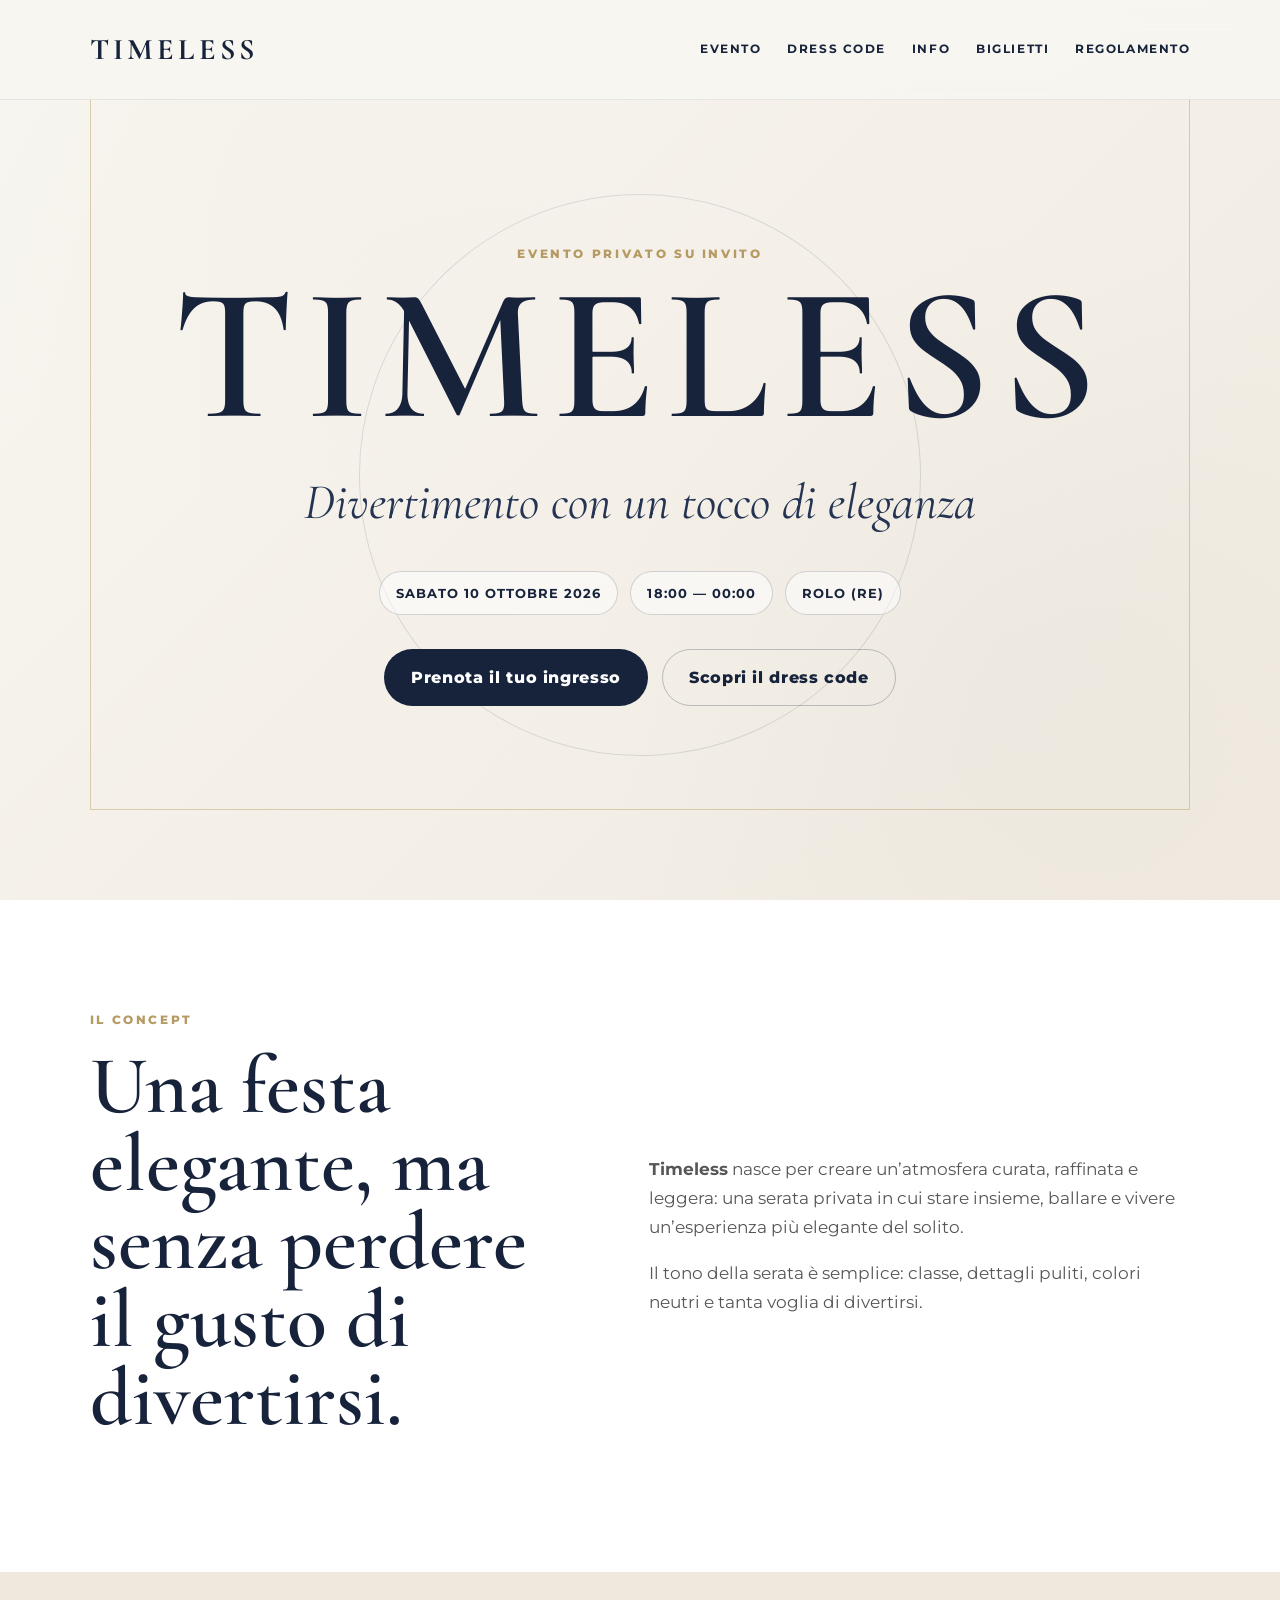
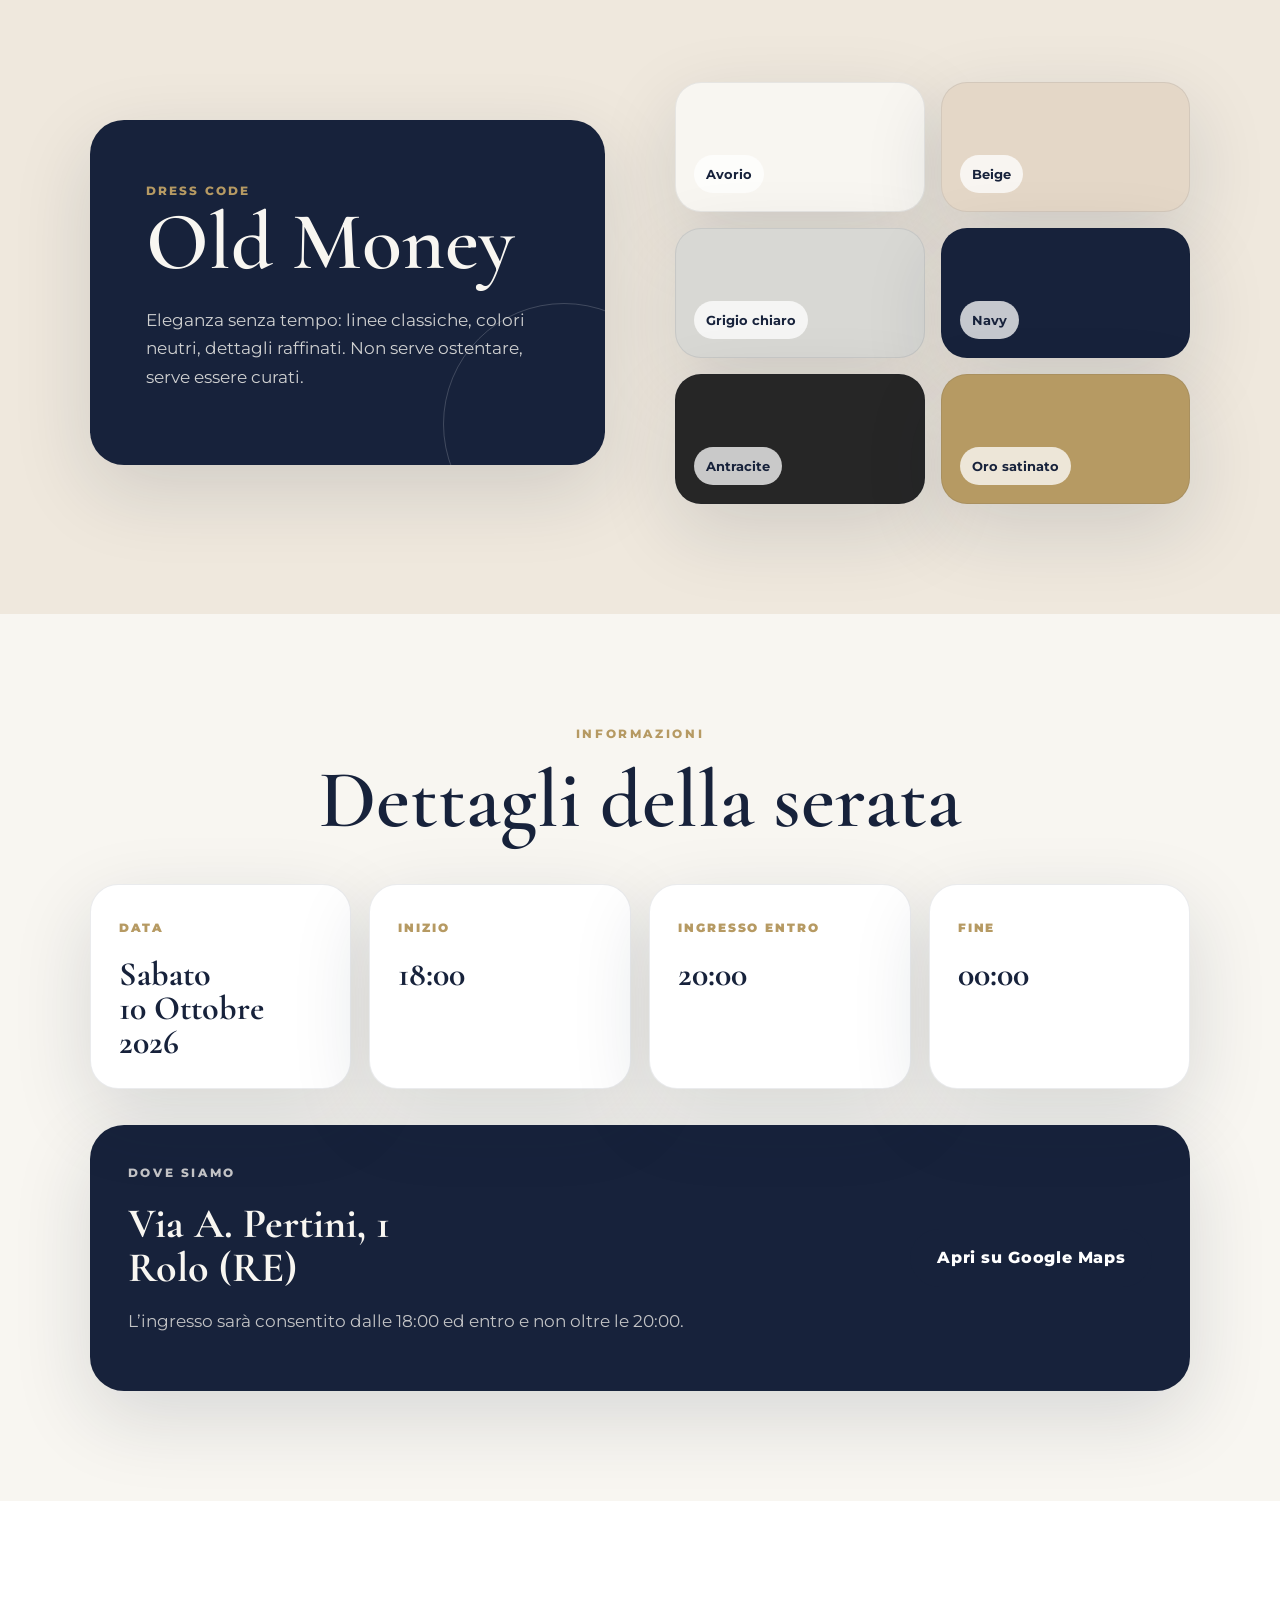
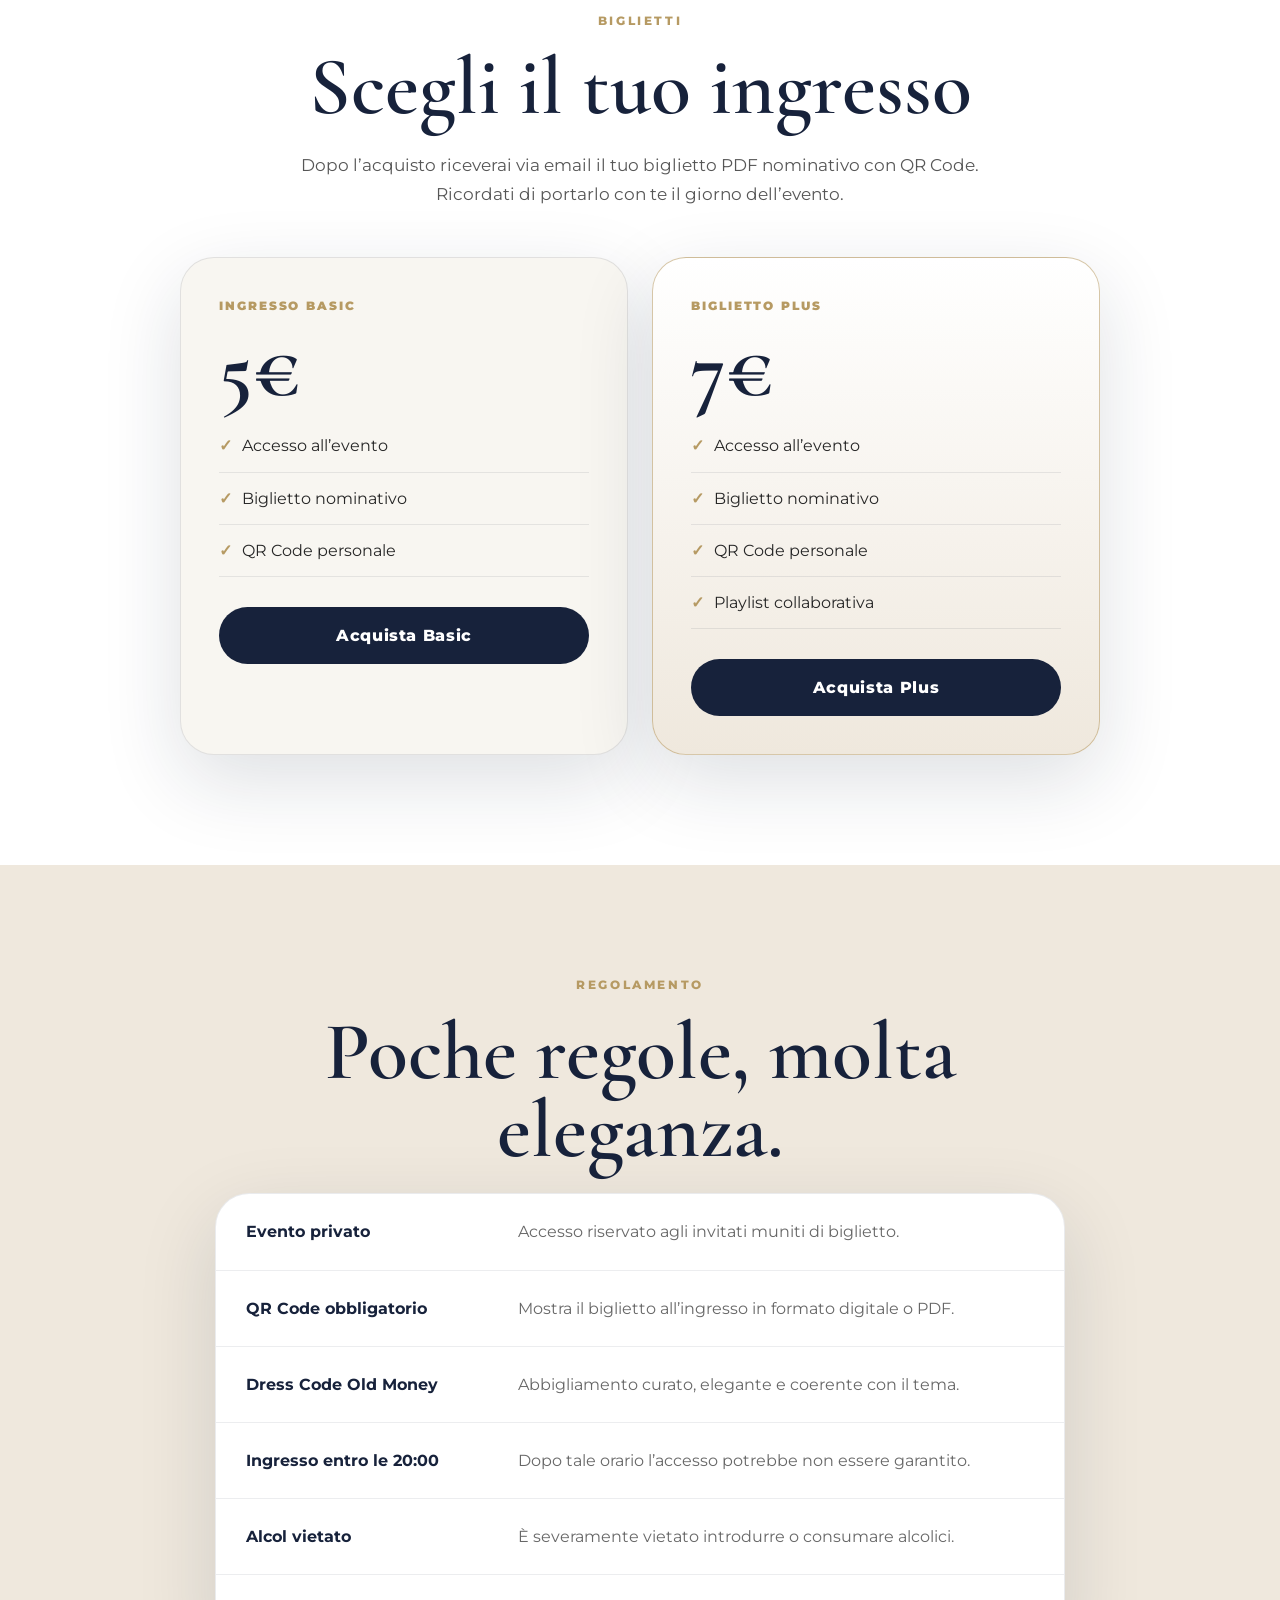
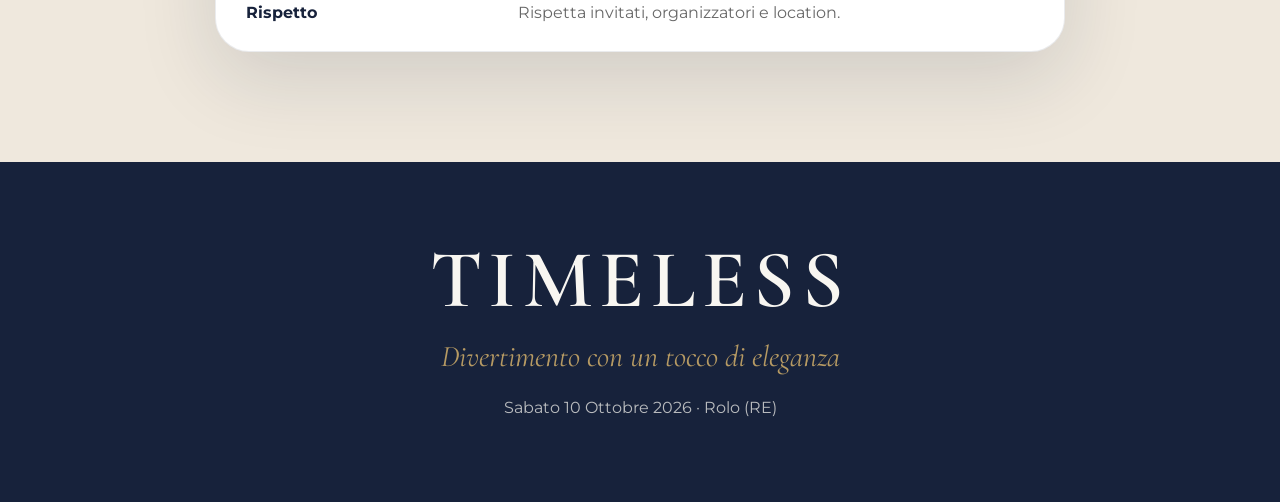
==== index.html @ 8d383860 "Add files via upload" ====
<!doctype html>
<html lang="it">
<head>
  <meta charset="utf-8">
  <meta name="viewport" content="width=device-width, initial-scale=1">
  <title>Timeless | Divertimento con un tocco di eleganza</title>
  <meta name="description" content="Timeless - Sabato 10 Ottobre 2026. Evento privato con dress code Old Money.">
  <meta property="og:title" content="Timeless">
  <meta property="og:description" content="Divertimento con un tocco di eleganza. Sabato 10 Ottobre 2026.">
  <meta name="theme-color" content="#17223B">
  <link rel="preconnect" href="https://fonts.googleapis.com">
  <link rel="preconnect" href="https://fonts.gstatic.com" crossorigin>
  <link href="https://fonts.googleapis.com/css2?family=Cormorant+Garamond:wght@500;600;700&family=Montserrat:wght@300;400;500;600;700&display=swap" rel="stylesheet">
  <link rel="stylesheet" href="style.css">
</head>

<body>
  <nav class="nav">
    <a href="#home" class="brand">Timeless</a>
    <div class="nav-links">
      <a href="#evento">Evento</a>
      <a href="#dresscode">Dress Code</a>
      <a href="#info">Info</a>
      <a href="#biglietti">Biglietti</a>
      <a href="#regolamento">Regolamento</a>
    </div>
  </nav>

  <header class="hero" id="home">
    <div class="hero-frame"></div>
    <div class="hero-inner">
      <p class="overline">Evento privato su invito</p>
      <h1>Timeless</h1>
      <p class="subtitle">Divertimento con un tocco di eleganza</p>
      <div class="hero-meta">
        <span>Sabato 10 Ottobre 2026</span>
        <span>18:00 — 00:00</span>
        <span>Rolo (RE)</span>
      </div>
      <div class="hero-buttons">
        <a href="#biglietti" class="button primary">Prenota il tuo ingresso</a>
        <a href="#dresscode" class="button secondary">Scopri il dress code</a>
      </div>
    </div>
  </header>

  <main>
    <section class="section intro" id="evento">
      <div class="container split">
        <div>
          <p class="label">Il concept</p>
          <h2>Una festa elegante, ma senza perdere il gusto di divertirsi.</h2>
        </div>
        <div>
          <p>
            <strong>Timeless</strong> nasce per creare un’atmosfera curata, raffinata e leggera:
            una serata privata in cui stare insieme, ballare e vivere un’esperienza più elegante
            del solito.
          </p>
          <p>
            Il tono della serata è semplice: classe, dettagli puliti, colori neutri e tanta voglia
            di divertirsi.
          </p>
        </div>
      </div>
    </section>

    <section class="section dress" id="dresscode">
      <div class="container split reverse">
        <div class="dress-card">
          <span>Dress Code</span>
          <h2>Old Money</h2>
          <p>
            Eleganza senza tempo: linee classiche, colori neutri, dettagli raffinati.
            Non serve ostentare, serve essere curati.
          </p>
        </div>

        <div class="palette">
          <div class="color ivory"><b>Avorio</b></div>
          <div class="color beige"><b>Beige</b></div>
          <div class="color grey"><b>Grigio chiaro</b></div>
          <div class="color navy"><b>Navy</b></div>
          <div class="color charcoal"><b>Antracite</b></div>
          <div class="color gold"><b>Oro satinato</b></div>
        </div>
      </div>
    </section>

    <section class="section info" id="info">
      <div class="container">
        <p class="label center">Informazioni</p>
        <h2 class="center">Dettagli della serata</h2>

        <div class="info-grid">
          <div class="info-box">
            <span>Data</span>
            <strong>Sabato<br>10 Ottobre 2026</strong>
          </div>
          <div class="info-box">
            <span>Inizio</span>
            <strong>18:00</strong>
          </div>
          <div class="info-box">
            <span>Ingresso entro</span>
            <strong>20:00</strong>
          </div>
          <div class="info-box">
            <span>Fine</span>
            <strong>00:00</strong>
          </div>
        </div>

        <div class="location-panel">
          <div>
            <p class="label">Dove siamo</p>
            <h3>Via A. Pertini, 1<br>Rolo (RE)</h3>
            <p>L’ingresso sarà consentito dalle 18:00 ed entro e non oltre le 20:00.</p>
          </div>
          <a href="https://maps.app.goo.gl/WGgUiLns39b7yNDw6?g_st=ic" target="_blank" rel="noopener" class="button navy">Apri su Google Maps</a>
        </div>
      </div>
    </section>

    <section class="section tickets" id="biglietti">
      <div class="container">
        <p class="label center">Biglietti</p>
        <h2 class="center">Scegli il tuo ingresso</h2>
        <p class="center max">
          Dopo l’acquisto riceverai via email il tuo biglietto PDF nominativo con QR Code.
          Ricordati di portarlo con te il giorno dell’evento.
        </p>

        <div class="ticket-grid">
          <article class="ticket">
            <p>Ingresso Basic</p>
            <h3>5€</h3>
            <ul>
              <li>Accesso all’evento</li>
              <li>Biglietto nominativo</li>
              <li>QR Code personale</li>
            </ul>
            <a class="button primary full" href="https://docs.google.com/forms/d/e/1FAIpQLSeAN1ZaFgnXwj2jyfGnuEeLC1TvUi9U5IaZZJ-cmzciqfqPOw/viewform?usp=dialog" target="_blank" rel="noopener">Acquista Basic</a>
          </article>

          <article class="ticket featured">
            <p>Biglietto Plus</p>
            <h3>7€</h3>
            <ul>
              <li>Accesso all’evento</li>
              <li>Biglietto nominativo</li>
              <li>QR Code personale</li>
              <li>Playlist collaborativa</li>
            </ul>
            <a class="button primary full" href="https://docs.google.com/forms/d/e/1FAIpQLSeAN1ZaFgnXwj2jyfGnuEeLC1TvUi9U5IaZZJ-cmzciqfqPOw/viewform?usp=dialog" target="_blank" rel="noopener">Acquista Plus</a>
          </article>
        </div>
      </div>
    </section>

    <section class="section rules" id="regolamento">
      <div class="container narrow">
        <p class="label center">Regolamento</p>
        <h2 class="center">Poche regole, molta eleganza.</h2>

        <div class="rules-list">
          <div><strong>Evento privato</strong><span>Accesso riservato agli invitati muniti di biglietto.</span></div>
          <div><strong>QR Code obbligatorio</strong><span>Mostra il biglietto all’ingresso in formato digitale o PDF.</span></div>
          <div><strong>Dress Code Old Money</strong><span>Abbigliamento curato, elegante e coerente con il tema.</span></div>
          <div><strong>Ingresso entro le 20:00</strong><span>Dopo tale orario l’accesso potrebbe non essere garantito.</span></div>
          <div><strong>Alcol vietato</strong><span>È severamente vietato introdurre o consumare alcolici.</span></div>
          <div><strong>Rispetto</strong><span>Rispetta invitati, organizzatori e location.</span></div>
        </div>
      </div>
    </section>
  </main>

  <footer>
    <h2>Timeless</h2>
    <p>Divertimento con un tocco di eleganza</p>
    <span>Sabato 10 Ottobre 2026 · Rolo (RE)</span>
  </footer>
</body>
</html>
---- style.css ----
*{
  box-sizing:border-box;
}

:root{
  --ivory:#F8F6F1;
  --cream:#EFE8DD;
  --beige:#E4D7C7;
  --sand:#C9B89E;
  --navy:#17223B;
  --navy2:#253452;
  --charcoal:#262626;
  --grey:#D8D8D4;
  --gold:#B69A63;
  --white:#FFFFFF;
  --shadow:0 26px 80px rgba(23,34,59,.14);
}

html{
  scroll-behavior:smooth;
}

body{
  margin:0;
  background:var(--ivory);
  color:var(--charcoal);
  font-family:'Montserrat', Arial, sans-serif;
  line-height:1.7;
}

a{
  color:inherit;
}

.nav{
  position:fixed;
  top:0;
  left:0;
  width:100%;
  z-index:50;
  padding:24px 7vw;
  display:flex;
  justify-content:space-between;
  align-items:center;
  background:rgba(248,246,241,.88);
  backdrop-filter:blur(18px);
  border-bottom:1px solid rgba(23,34,59,.08);
}

.brand{
  font-family:'Cormorant Garamond', serif;
  text-transform:uppercase;
  letter-spacing:.14em;
  font-size:30px;
  font-weight:700;
  color:var(--navy);
  text-decoration:none;
}

.nav-links{
  display:flex;
  gap:26px;
}

.nav-links a{
  text-decoration:none;
  color:var(--navy);
  font-size:12px;
  text-transform:uppercase;
  letter-spacing:.13em;
  font-weight:700;
}

.hero{
  min-height:100vh;
  position:relative;
  display:flex;
  align-items:center;
  justify-content:center;
  text-align:center;
  padding:130px 24px 80px;
  overflow:hidden;
  background:
    linear-gradient(135deg, rgba(248,246,241,.92), rgba(239,232,221,.88)),
    radial-gradient(circle at 20% 15%, rgba(182,154,99,.23), transparent 28%),
    radial-gradient(circle at 80% 75%, rgba(23,34,59,.18), transparent 35%);
}

.hero::before{
  content:"";
  position:absolute;
  inset:7vw;
  border:1px solid rgba(182,154,99,.45);
  pointer-events:none;
}

.hero::after{
  content:"";
  position:absolute;
  width:560px;
  height:560px;
  border-radius:50%;
  border:1px solid rgba(23,34,59,.12);
  transform:rotate(18deg);
}

.hero-inner{
  position:relative;
  z-index:2;
  max-width:1100px;
}

.overline,
.label{
  text-transform:uppercase;
  letter-spacing:.22em;
  color:var(--gold);
  font-size:12px;
  font-weight:800;
  margin:0 0 18px;
}

.hero h1{
  margin:0;
  font-family:'Cormorant Garamond', serif;
  font-size:clamp(76px,15vw,190px);
  line-height:.78;
  font-weight:600;
  text-transform:uppercase;
  letter-spacing:.055em;
  color:var(--navy);
}

.subtitle{
  margin:30px 0 26px;
  font-family:'Cormorant Garamond', serif;
  font-size:clamp(28px,4vw,50px);
  font-style:italic;
  color:var(--navy2);
}

.hero-meta{
  display:flex;
  flex-wrap:wrap;
  justify-content:center;
  gap:12px;
  margin-bottom:34px;
}

.hero-meta span{
  padding:10px 16px;
  border:1px solid rgba(23,34,59,.18);
  border-radius:999px;
  color:var(--navy);
  background:rgba(255,255,255,.52);
  font-size:13px;
  font-weight:700;
  text-transform:uppercase;
  letter-spacing:.08em;
}

.hero-buttons{
  display:flex;
  justify-content:center;
  gap:14px;
  flex-wrap:wrap;
}

.button{
  display:inline-flex;
  align-items:center;
  justify-content:center;
  text-decoration:none;
  min-height:50px;
  padding:14px 26px;
  border-radius:999px;
  font-weight:800;
  letter-spacing:.04em;
  border:1px solid transparent;
  transition:.2s ease;
}

.button:hover{
  transform:translateY(-2px);
  box-shadow:0 18px 36px rgba(23,34,59,.14);
}

.button.primary{
  background:var(--navy);
  color:var(--white);
}

.button.secondary{
  background:transparent;
  color:var(--navy);
  border-color:rgba(23,34,59,.25);
}

.button.navy{
  background:var(--navy);
  color:var(--white);
}

.button.full{
  width:100%;
}

.section{
  padding:110px 7vw;
}

.container{
  max-width:1160px;
  margin:0 auto;
}

.narrow{
  max-width:850px;
}

.split{
  display:grid;
  grid-template-columns:.95fr 1.05fr;
  gap:70px;
  align-items:center;
}

.reverse{
  grid-template-columns:1fr 1fr;
}

h2{
  margin:0 0 24px;
  font-family:'Cormorant Garamond', serif;
  font-size:clamp(44px,7vw,82px);
  line-height:.95;
  color:var(--navy);
  font-weight:600;
}

h3{
  font-family:'Cormorant Garamond', serif;
  color:var(--navy);
  font-size:42px;
  line-height:1.05;
  margin:0;
}

p{
  font-size:17px;
  color:rgba(38,38,38,.78);
}

.intro{
  background:var(--white);
}

.dress{
  background:var(--cream);
}

.dress-card{
  background:var(--navy);
  color:var(--ivory);
  padding:56px;
  border-radius:34px;
  box-shadow:var(--shadow);
  position:relative;
  overflow:hidden;
}

.dress-card::after{
  content:"";
  position:absolute;
  right:-80px;
  bottom:-80px;
  width:240px;
  height:240px;
  border:1px solid rgba(255,255,255,.18);
  border-radius:50%;
}

.dress-card span{
  color:var(--gold);
  text-transform:uppercase;
  letter-spacing:.18em;
  font-size:12px;
  font-weight:800;
}

.dress-card h2{
  color:var(--ivory);
}

.dress-card p{
  color:rgba(248,246,241,.82);
}

.palette{
  display:grid;
  grid-template-columns:repeat(2, 1fr);
  gap:16px;
}

.color{
  min-height:130px;
  border-radius:26px;
  display:flex;
  align-items:flex-end;
  padding:18px;
  box-shadow:var(--shadow);
  border:1px solid rgba(23,34,59,.08);
}

.color b{
  padding:8px 12px;
  border-radius:999px;
  background:rgba(255,255,255,.75);
  color:var(--navy);
  font-size:13px;
}

.ivory{background:#F8F6F1}
.beige{background:#E4D7C7}
.grey{background:#D8D8D4}
.navy{background:#17223B}
.charcoal{background:#262626}
.gold{background:#B69A63}

.info{
  background:var(--ivory);
}

.center{
  text-align:center;
}

.max{
  max-width:740px;
  margin-left:auto;
  margin-right:auto;
}

.info-grid{
  display:grid;
  grid-template-columns:repeat(4,1fr);
  gap:18px;
  margin-top:44px;
}

.info-box{
  background:var(--white);
  border:1px solid rgba(23,34,59,.09);
  border-radius:28px;
  padding:28px;
  min-height:190px;
  box-shadow:var(--shadow);
}

.info-box span{
  color:var(--gold);
  text-transform:uppercase;
  letter-spacing:.16em;
  font-size:12px;
  font-weight:900;
}

.info-box strong{
  display:block;
  margin-top:18px;
  font-family:'Cormorant Garamond', serif;
  color:var(--navy);
  font-size:34px;
  line-height:1;
}

.location-panel{
  margin-top:36px;
  background:var(--navy);
  color:var(--ivory);
  border-radius:34px;
  padding:38px;
  display:flex;
  justify-content:space-between;
  align-items:center;
  gap:30px;
  box-shadow:var(--shadow);
}

.location-panel h3{
  color:var(--ivory);
}

.location-panel p{
  color:rgba(248,246,241,.76);
}

.tickets{
  background:var(--white);
}

.ticket-grid{
  display:grid;
  grid-template-columns:repeat(2,1fr);
  gap:24px;
  max-width:920px;
  margin:48px auto 0;
}

.ticket{
  padding:38px;
  border-radius:34px;
  background:var(--ivory);
  border:1px solid rgba(23,34,59,.1);
  box-shadow:var(--shadow);
}

.ticket.featured{
  background:linear-gradient(180deg,#fff,var(--cream));
  border-color:rgba(182,154,99,.55);
}

.ticket p{
  color:var(--gold);
  text-transform:uppercase;
  letter-spacing:.16em;
  font-size:12px;
  font-weight:900;
  margin:0;
}

.ticket h3{
  font-size:82px;
  margin:10px 0 8px;
}

.ticket ul{
  list-style:none;
  padding:0;
  margin:0 0 30px;
}

.ticket li{
  padding:12px 0;
  border-bottom:1px solid rgba(23,34,59,.09);
}

.ticket li::before{
  content:"✓";
  color:var(--gold);
  font-weight:900;
  margin-right:10px;
}

.rules{
  background:var(--cream);
}

.rules-list{
  background:var(--white);
  border:1px solid rgba(23,34,59,.09);
  border-radius:34px;
  overflow:hidden;
  box-shadow:var(--shadow);
}

.rules-list div{
  display:grid;
  grid-template-columns:250px 1fr;
  gap:22px;
  padding:24px 30px;
  border-bottom:1px solid rgba(23,34,59,.08);
}

.rules-list div:last-child{
  border-bottom:0;
}

.rules-list strong{
  color:var(--navy);
}

.rules-list span{
  color:rgba(38,38,38,.7);
}

footer{
  background:var(--navy);
  color:var(--ivory);
  text-align:center;
  padding:80px 24px;
}

footer h2{
  color:var(--ivory);
  margin:0 0 12px;
  text-transform:uppercase;
  letter-spacing:.08em;
}

footer p{
  color:var(--gold);
  font-family:'Cormorant Garamond', serif;
  font-size:30px;
  font-style:italic;
  margin:0 0 12px;
}

footer span{
  color:rgba(248,246,241,.72);
}

@media(max-width:900px){
  .nav{
    position:absolute;
    flex-direction:column;
    gap:14px;
  }

  .nav-links{
    flex-wrap:wrap;
    justify-content:center;
    gap:14px;
  }

  .split,
  .reverse{
    grid-template-columns:1fr;
    gap:36px;
  }

  .info-grid{
    grid-template-columns:repeat(2,1fr);
  }

  .ticket-grid{
    grid-template-columns:1fr;
  }

  .location-panel{
    flex-direction:column;
    align-items:flex-start;
  }

  .rules-list div{
    grid-template-columns:1fr;
    gap:6px;
  }
}

@media(max-width:560px){
  .hero{
    padding-top:190px;
  }

  .hero h1{
    font-size:72px;
  }

  .subtitle{
    font-size:28px;
  }

  .section{
    padding:80px 22px;
  }

  .info-grid,
  .palette{
    grid-template-columns:1fr;
  }

  .dress-card{
    padding:34px;
  }

  .ticket h3{
    font-size:66px;
  }
}
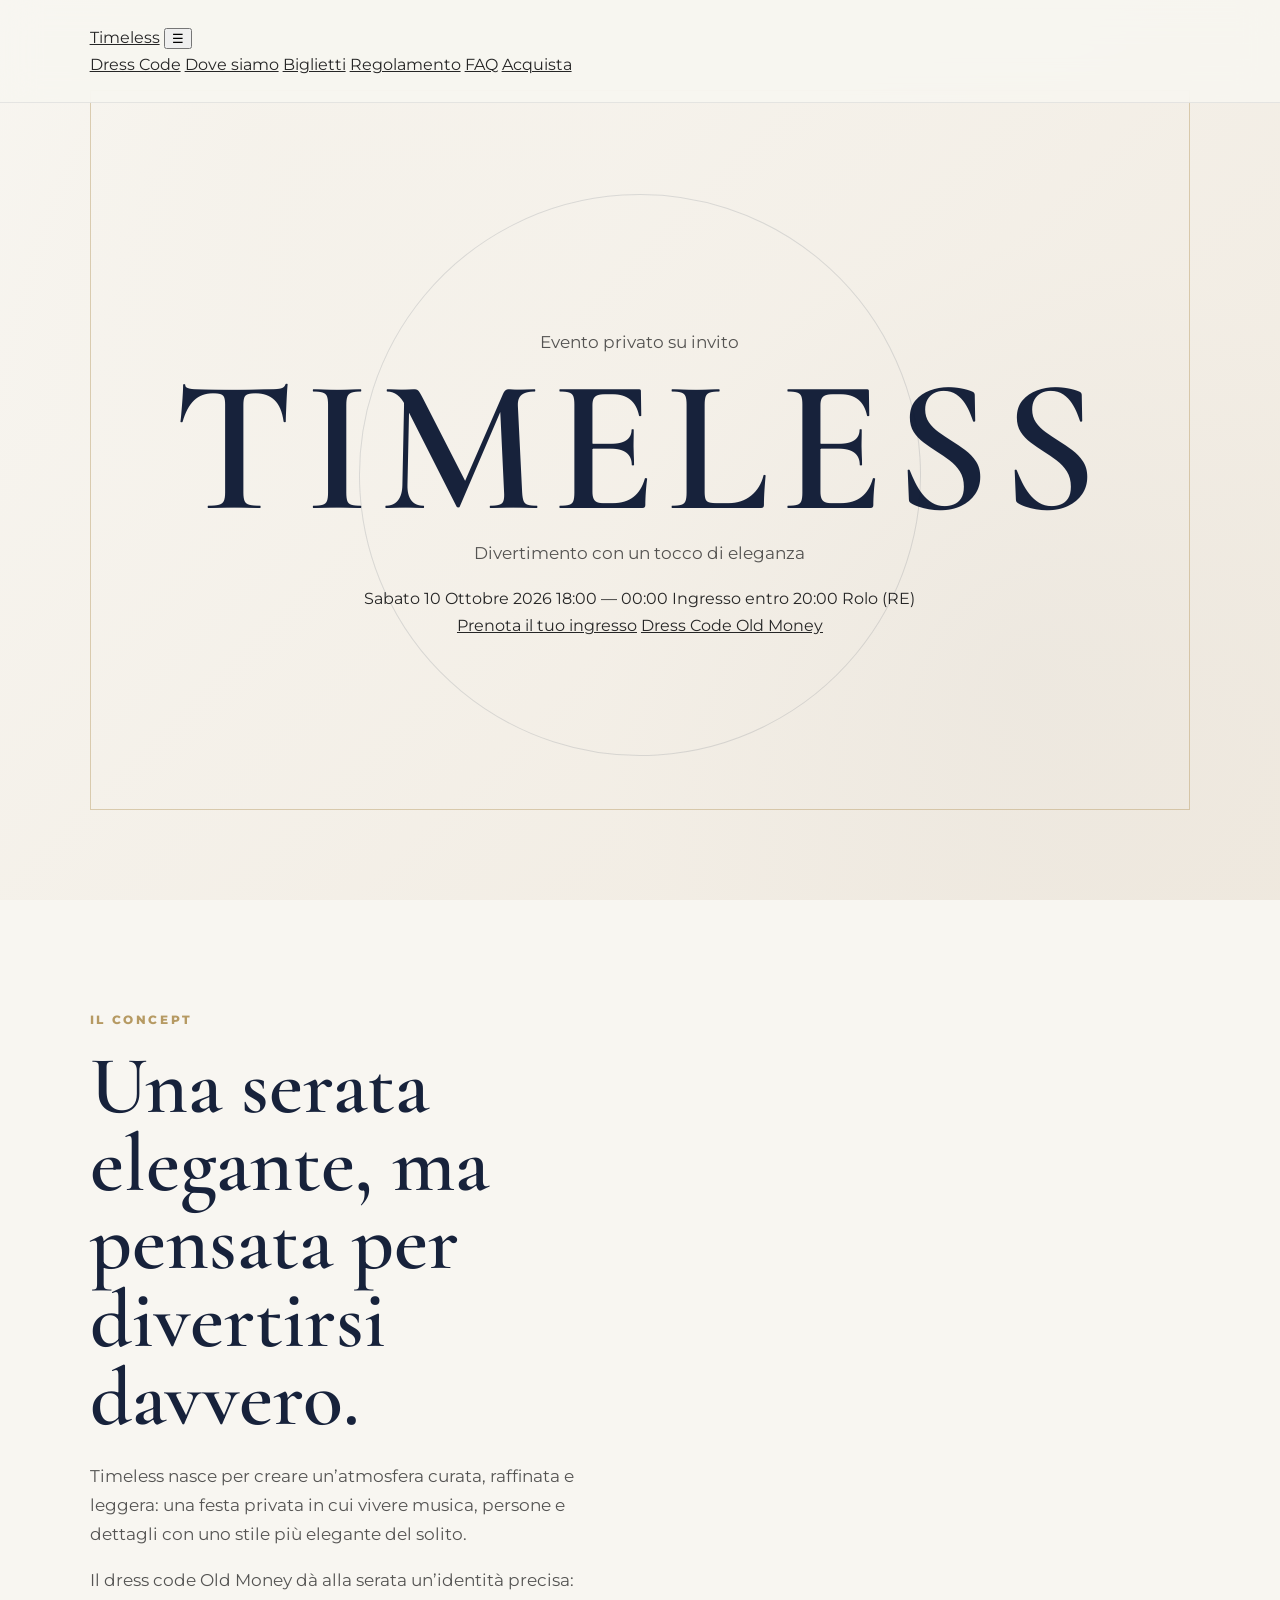
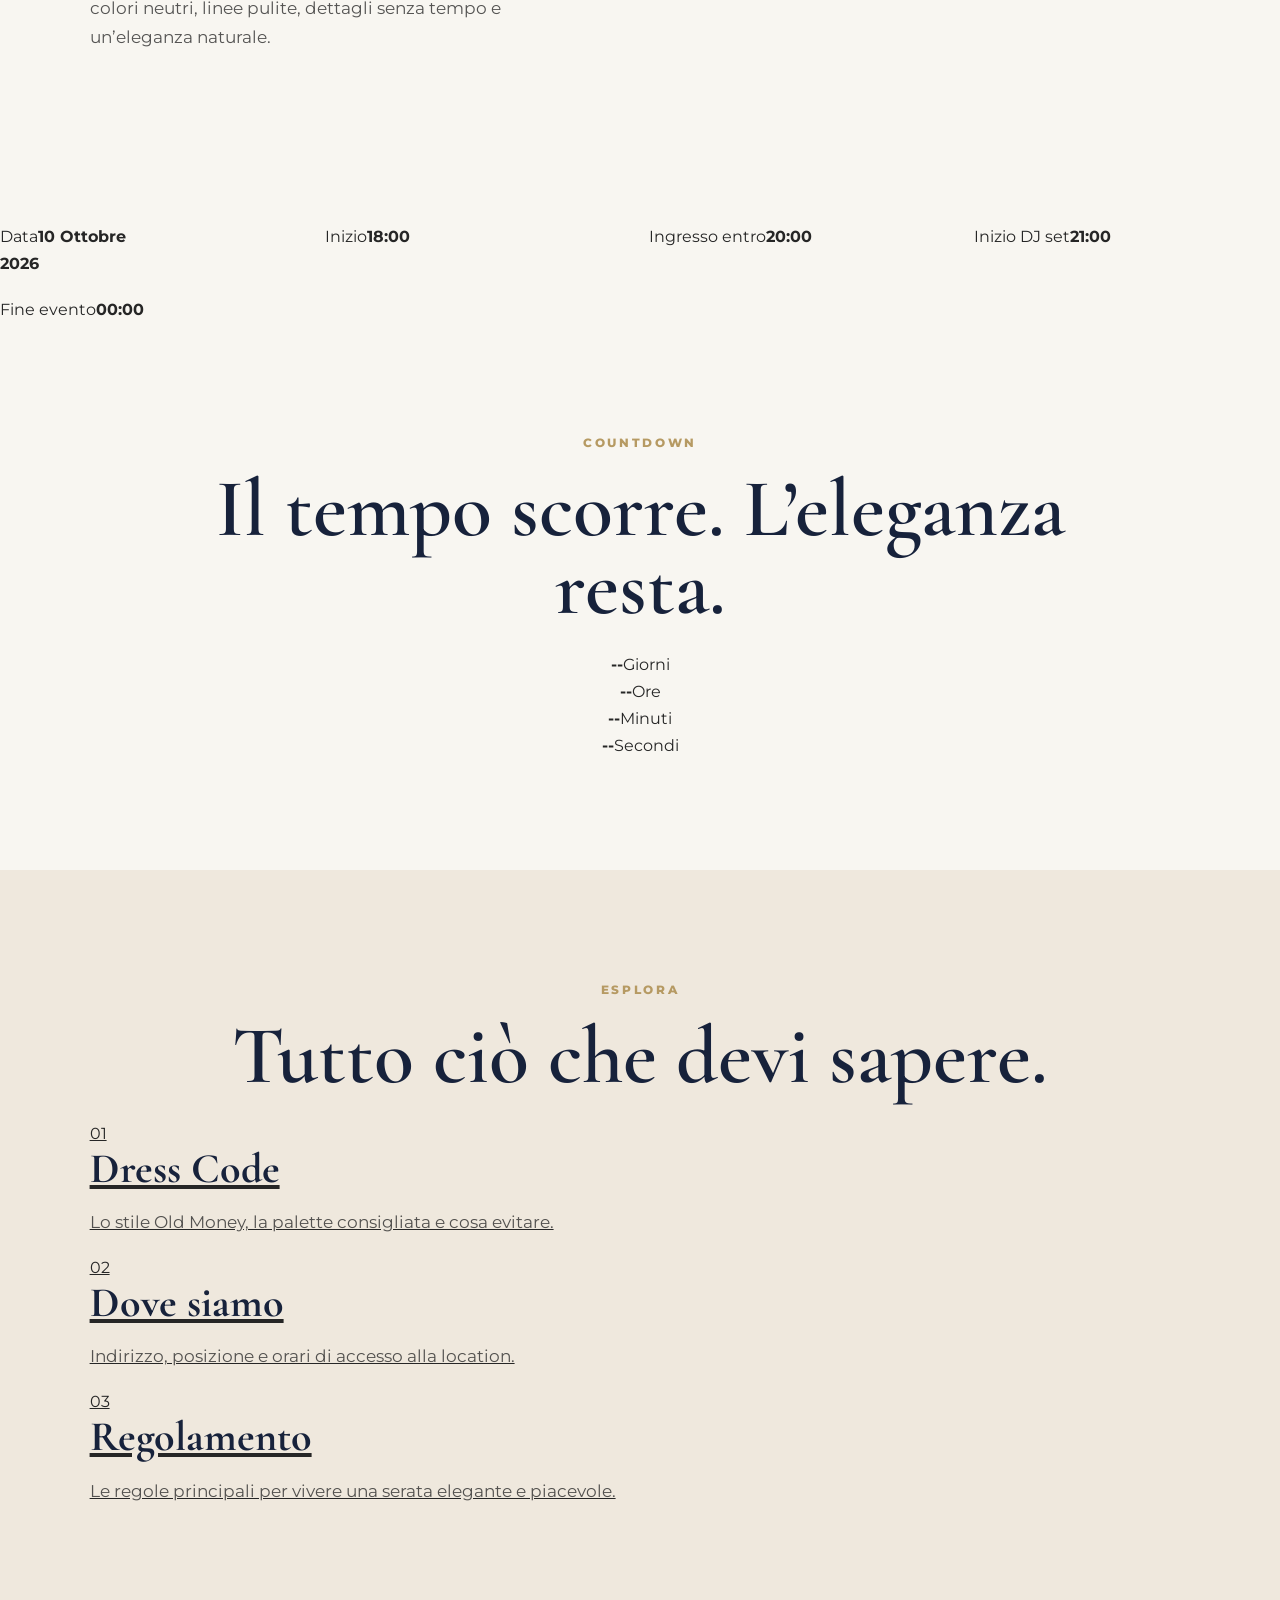
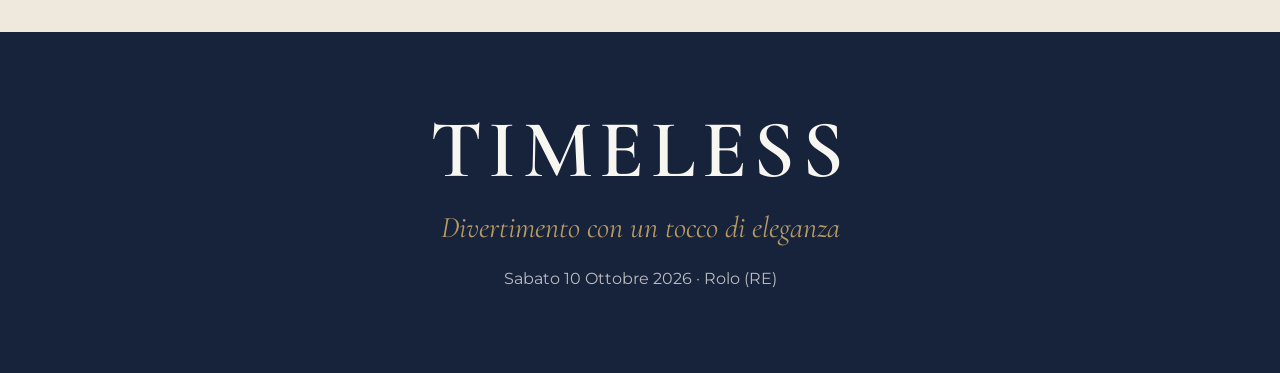
==== commit 0d63ab04: "Update index.html" ====
--- a/index.html
+++ b/index.html
@@ -3,182 +3,110 @@
 <head>
   <meta charset="utf-8">
   <meta name="viewport" content="width=device-width, initial-scale=1">
-  <title>Timeless | Divertimento con un tocco di eleganza</title>
-  <meta name="description" content="Timeless - Sabato 10 Ottobre 2026. Evento privato con dress code Old Money.">
+  <title>Home | Timeless</title>
+  <meta name="description" content="Timeless - Divertimento con un tocco di eleganza. Sabato 10 Ottobre 2026.">
   <meta property="og:title" content="Timeless">
   <meta property="og:description" content="Divertimento con un tocco di eleganza. Sabato 10 Ottobre 2026.">
-  <meta name="theme-color" content="#17223B">
+  <meta name="theme-color" content="#14213d">
   <link rel="preconnect" href="https://fonts.googleapis.com">
   <link rel="preconnect" href="https://fonts.gstatic.com" crossorigin>
-  <link href="https://fonts.googleapis.com/css2?family=Cormorant+Garamond:wght@500;600;700&family=Montserrat:wght@300;400;500;600;700&display=swap" rel="stylesheet">
+  <link href="https://fonts.googleapis.com/css2?family=Cormorant+Garamond:wght@500;600;700&family=Montserrat:wght@300;400;500;600;700;800&display=swap" rel="stylesheet">
   <link rel="stylesheet" href="style.css">
 </head>
+<body>
 
-<body>
-  <nav class="nav">
-    <a href="#home" class="brand">Timeless</a>
-    <div class="nav-links">
-      <a href="#evento">Evento</a>
-      <a href="#dresscode">Dress Code</a>
-      <a href="#info">Info</a>
-      <a href="#biglietti">Biglietti</a>
-      <a href="#regolamento">Regolamento</a>
+<nav class="nav">
+  <div class="nav-inner">
+    <a class="logo" href="index.html">Timeless</a>
+    <button class="menu-toggle" aria-label="Apri menu">☰</button>
+    <div class="menu">
+      <a href="dress-code.html">Dress Code</a>
+      <a href="dove-siamo.html">Dove siamo</a>
+      <a href="biglietti.html">Biglietti</a>
+      <a href="regolamento.html">Regolamento</a>
+      <a href="faq.html">FAQ</a>
+      <a class="cta" href="biglietti.html">Acquista</a>
     </div>
-  </nav>
+  </div>
+</nav>
 
-  <header class="hero" id="home">
-    <div class="hero-frame"></div>
-    <div class="hero-inner">
-      <p class="overline">Evento privato su invito</p>
-      <h1>Timeless</h1>
-      <p class="subtitle">Divertimento con un tocco di eleganza</p>
-      <div class="hero-meta">
-        <span>Sabato 10 Ottobre 2026</span>
-        <span>18:00 — 00:00</span>
-        <span>Rolo (RE)</span>
-      </div>
-      <div class="hero-buttons">
-        <a href="#biglietti" class="button primary">Prenota il tuo ingresso</a>
-        <a href="#dresscode" class="button secondary">Scopri il dress code</a>
-      </div>
+<header class="hero">
+  <div class="hero-content">
+    <p class="kicker reveal">Evento privato su invito</p>
+    <h1 class="reveal">Timeless</h1>
+    <p class="slogan reveal">Divertimento con un tocco di eleganza</p>
+    <div class="meta reveal">
+      <span>Sabato 10 Ottobre 2026</span>
+      <span>18:00 — 00:00</span>
+      <span>Ingresso entro 20:00</span>
+      <span>Rolo (RE)</span>
     </div>
-  </header>
+    <a class="btn primary reveal" href="biglietti.html">Prenota il tuo ingresso</a>
+    <a class="btn light reveal" href="dress-code.html">Dress Code Old Money</a>
+  </div>
+</header>
 
-  <main>
-    <section class="section intro" id="evento">
-      <div class="container split">
-        <div>
-          <p class="label">Il concept</p>
-          <h2>Una festa elegante, ma senza perdere il gusto di divertirsi.</h2>
-        </div>
-        <div>
-          <p>
-            <strong>Timeless</strong> nasce per creare un’atmosfera curata, raffinata e leggera:
-            una serata privata in cui stare insieme, ballare e vivere un’esperienza più elegante
-            del solito.
-          </p>
-          <p>
-            Il tono della serata è semplice: classe, dettagli puliti, colori neutri e tanta voglia
-            di divertirsi.
-          </p>
-        </div>
-      </div>
-    </section>
+<section class="section">
+  <div class="container split">
+    <div class="reveal">
+      <p class="label">Il concept</p>
+      <h2>Una serata elegante, ma pensata per divertirsi davvero.</h2>
+      <p class="lead">
+        Timeless nasce per creare un’atmosfera curata, raffinata e leggera:
+        una festa privata in cui vivere musica, persone e dettagli con uno stile più elegante del solito.
+      </p>
+      <p>
+        Il dress code Old Money dà alla serata un’identità precisa:
+        colori neutri, linee pulite, dettagli senza tempo e un’eleganza naturale.
+      </p>
+    </div>
+    <div class="image-card img-event reveal"></div>
+  </div>
+</section>
 
-    <section class="section dress" id="dresscode">
-      <div class="container split reverse">
-        <div class="dress-card">
-          <span>Dress Code</span>
-          <h2>Old Money</h2>
-          <p>
-            Eleganza senza tempo: linee classiche, colori neutri, dettagli raffinati.
-            Non serve ostentare, serve essere curati.
-          </p>
-        </div>
+<section class="info-band">
+  <div class="info-grid">
+    <div class="info-item"><span>Data</span><strong>10 Ottobre<br>2026</strong></div>
+    <div class="info-item"><span>Inizio</span><strong>18:00</strong></div>
+    <div class="info-item"><span>Ingresso entro</span><strong>20:00</strong></div>
+    <div class="info-item"><span>Inizio DJ set</span><strong>21:00</strong></div>
+    <div class="info-item"><span>Fine evento</span><strong>00:00</strong></div>
+    <div class="info-item"><span></span><strong></strong></div>
+    <div class="info-item"><span></span><strong></strong></div>
+    <div class="info-item"><span></span><strong></strong></div>
+  </div>
+</section>
 
-        <div class="palette">
-          <div class="color ivory"><b>Avorio</b></div>
-          <div class="color beige"><b>Beige</b></div>
-          <div class="color grey"><b>Grigio chiaro</b></div>
-          <div class="color navy"><b>Navy</b></div>
-          <div class="color charcoal"><b>Antracite</b></div>
-          <div class="color gold"><b>Oro satinato</b></div>
-        </div>
-      </div>
-    </section>
+<section class="section">
+  <div class="container narrow center reveal">
+    <p class="label">Countdown</p>
+    <h2>Il tempo scorre. L’eleganza resta.</h2>
+    <div class="countdown" data-countdown>
+      <div><strong id="days">--</strong><span>Giorni</span></div>
+      <div><strong id="hours">--</strong><span>Ore</span></div>
+      <div><strong id="minutes">--</strong><span>Minuti</span></div>
+      <div><strong id="seconds">--</strong><span>Secondi</span></div>
+    </div>
+  </div>
+</section>
 
-    <section class="section info" id="info">
-      <div class="container">
-        <p class="label center">Informazioni</p>
-        <h2 class="center">Dettagli della serata</h2>
+<section class="section" style="background:var(--cream)">
+  <div class="container">
+    <p class="label center reveal">Esplora</p>
+    <h2 class="center reveal">Tutto ciò che devi sapere.</h2>
+    <div class="feature-grid">
+      <a class="feature reveal" href="dress-code.html"><div class="num">01</div><h3>Dress Code</h3><p>Lo stile Old Money, la palette consigliata e cosa evitare.</p></a>
+      <a class="feature reveal" href="dove-siamo.html"><div class="num">02</div><h3>Dove siamo</h3><p>Indirizzo, posizione e orari di accesso alla location.</p></a>
+      <a class="feature reveal" href="regolamento.html"><div class="num">03</div><h3>Regolamento</h3><p>Le regole principali per vivere una serata elegante e piacevole.</p></a>
+    </div>
+  </div>
+</section>
 
-        <div class="info-grid">
-          <div class="info-box">
-            <span>Data</span>
-            <strong>Sabato<br>10 Ottobre 2026</strong>
-          </div>
-          <div class="info-box">
-            <span>Inizio</span>
-            <strong>18:00</strong>
-          </div>
-          <div class="info-box">
-            <span>Ingresso entro</span>
-            <strong>20:00</strong>
-          </div>
-          <div class="info-box">
-            <span>Fine</span>
-            <strong>00:00</strong>
-          </div>
-        </div>
-
-        <div class="location-panel">
-          <div>
-            <p class="label">Dove siamo</p>
-            <h3>Via A. Pertini, 1<br>Rolo (RE)</h3>
-            <p>L’ingresso sarà consentito dalle 18:00 ed entro e non oltre le 20:00.</p>
-          </div>
-          <a href="https://maps.app.goo.gl/WGgUiLns39b7yNDw6?g_st=ic" target="_blank" rel="noopener" class="button navy">Apri su Google Maps</a>
-        </div>
-      </div>
-    </section>
-
-    <section class="section tickets" id="biglietti">
-      <div class="container">
-        <p class="label center">Biglietti</p>
-        <h2 class="center">Scegli il tuo ingresso</h2>
-        <p class="center max">
-          Dopo l’acquisto riceverai via email il tuo biglietto PDF nominativo con QR Code.
-          Ricordati di portarlo con te il giorno dell’evento.
-        </p>
-
-        <div class="ticket-grid">
-          <article class="ticket">
-            <p>Ingresso Basic</p>
-            <h3>5€</h3>
-            <ul>
-              <li>Accesso all’evento</li>
-              <li>Biglietto nominativo</li>
-              <li>QR Code personale</li>
-            </ul>
-            <a class="button primary full" href="https://docs.google.com/forms/d/e/1FAIpQLSeAN1ZaFgnXwj2jyfGnuEeLC1TvUi9U5IaZZJ-cmzciqfqPOw/viewform?usp=dialog" target="_blank" rel="noopener">Acquista Basic</a>
-          </article>
-
-          <article class="ticket featured">
-            <p>Biglietto Plus</p>
-            <h3>7€</h3>
-            <ul>
-              <li>Accesso all’evento</li>
-              <li>Biglietto nominativo</li>
-              <li>QR Code personale</li>
-              <li>Playlist collaborativa</li>
-            </ul>
-            <a class="button primary full" href="https://docs.google.com/forms/d/e/1FAIpQLSeAN1ZaFgnXwj2jyfGnuEeLC1TvUi9U5IaZZJ-cmzciqfqPOw/viewform?usp=dialog" target="_blank" rel="noopener">Acquista Plus</a>
-          </article>
-        </div>
-      </div>
-    </section>
-
-    <section class="section rules" id="regolamento">
-      <div class="container narrow">
-        <p class="label center">Regolamento</p>
-        <h2 class="center">Poche regole, molta eleganza.</h2>
-
-        <div class="rules-list">
-          <div><strong>Evento privato</strong><span>Accesso riservato agli invitati muniti di biglietto.</span></div>
-          <div><strong>QR Code obbligatorio</strong><span>Mostra il biglietto all’ingresso in formato digitale o PDF.</span></div>
-          <div><strong>Dress Code Old Money</strong><span>Abbigliamento curato, elegante e coerente con il tema.</span></div>
-          <div><strong>Ingresso entro le 20:00</strong><span>Dopo tale orario l’accesso potrebbe non essere garantito.</span></div>
-          <div><strong>Alcol vietato</strong><span>È severamente vietato introdurre o consumare alcolici.</span></div>
-          <div><strong>Rispetto</strong><span>Rispetta invitati, organizzatori e location.</span></div>
-        </div>
-      </div>
-    </section>
-  </main>
-
-  <footer>
-    <h2>Timeless</h2>
-    <p>Divertimento con un tocco di eleganza</p>
-    <span>Sabato 10 Ottobre 2026 · Rolo (RE)</span>
-  </footer>
+<footer>
+  <h2>Timeless</h2>
+  <p>Divertimento con un tocco di eleganza</p>
+  <span>Sabato 10 Ottobre 2026 · Rolo (RE)</span>
+</footer>
+<script src="script.js"></script>
 </body>
 </html>
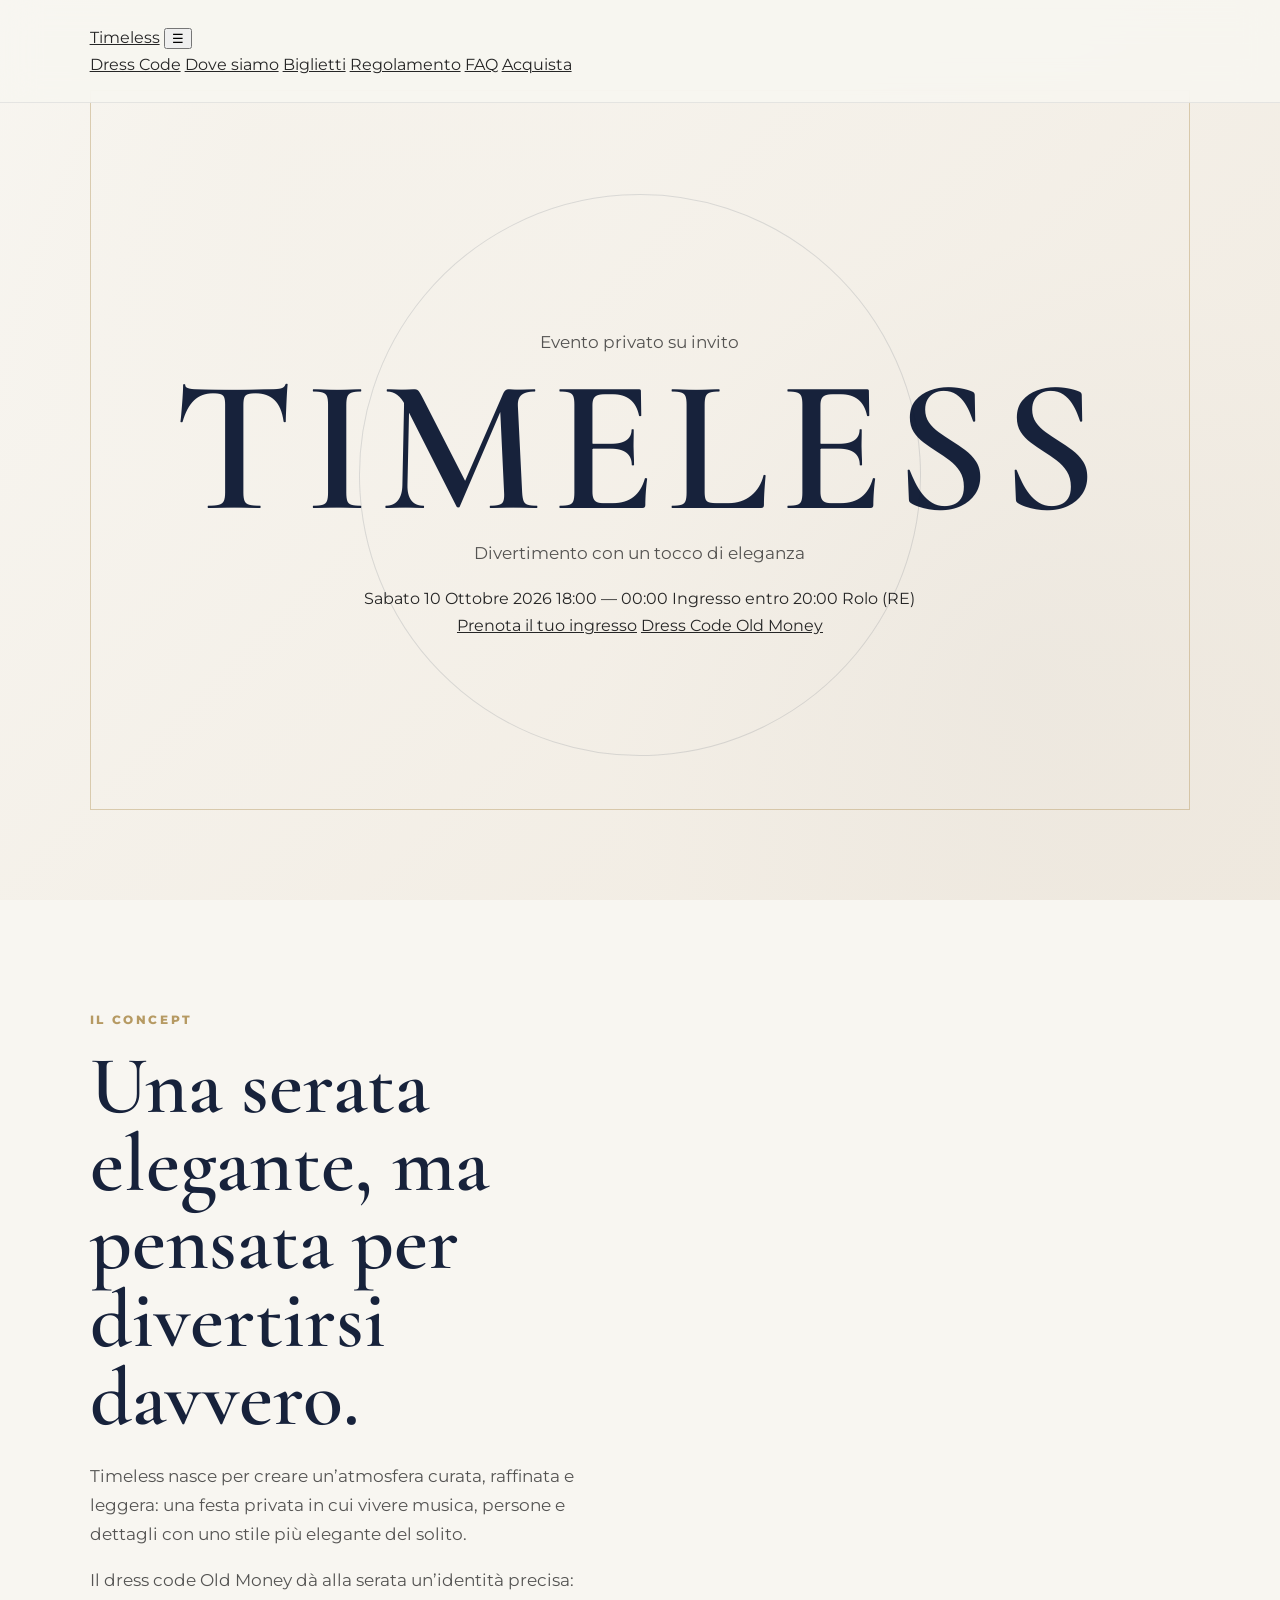
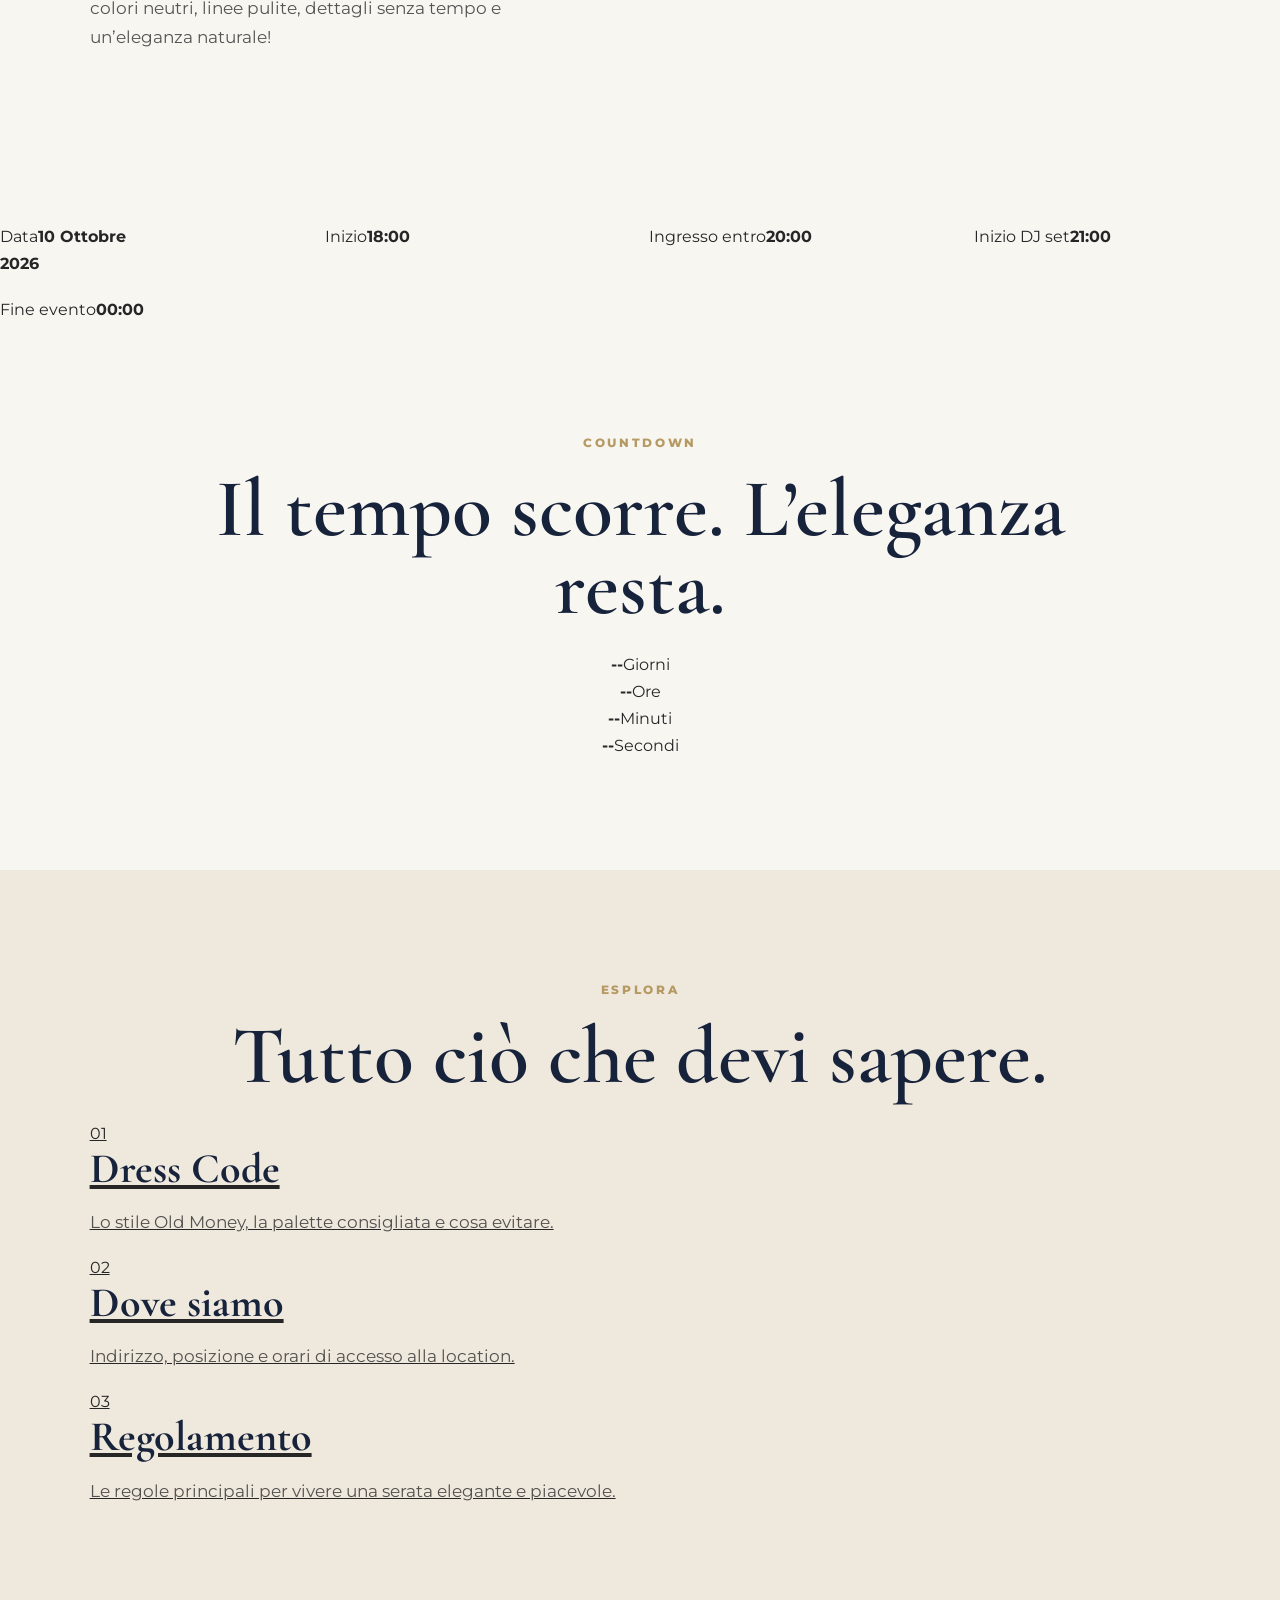
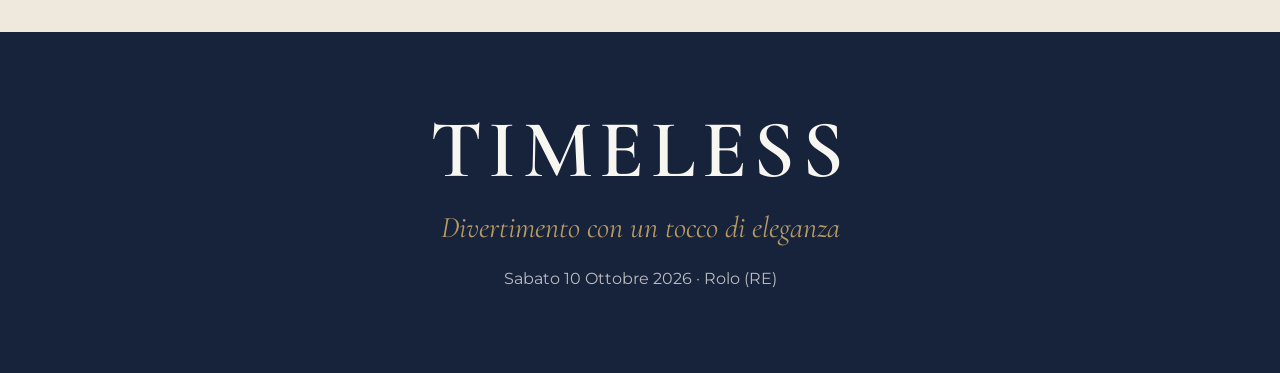
==== commit 75f49964: "Update index.html" ====
--- a/index.html
+++ b/index.html
@@ -57,7 +57,7 @@
       </p>
       <p>
         Il dress code Old Money dà alla serata un’identità precisa:
-        colori neutri, linee pulite, dettagli senza tempo e un’eleganza naturale.
+        colori neutri, linee pulite, dettagli senza tempo e un’eleganza naturale!
       </p>
     </div>
     <div class="image-card img-event reveal"></div>
@@ -71,9 +71,6 @@
     <div class="info-item"><span>Ingresso entro</span><strong>20:00</strong></div>
     <div class="info-item"><span>Inizio DJ set</span><strong>21:00</strong></div>
     <div class="info-item"><span>Fine evento</span><strong>00:00</strong></div>
-    <div class="info-item"><span></span><strong></strong></div>
-    <div class="info-item"><span></span><strong></strong></div>
-    <div class="info-item"><span></span><strong></strong></div>
   </div>
 </section>
 
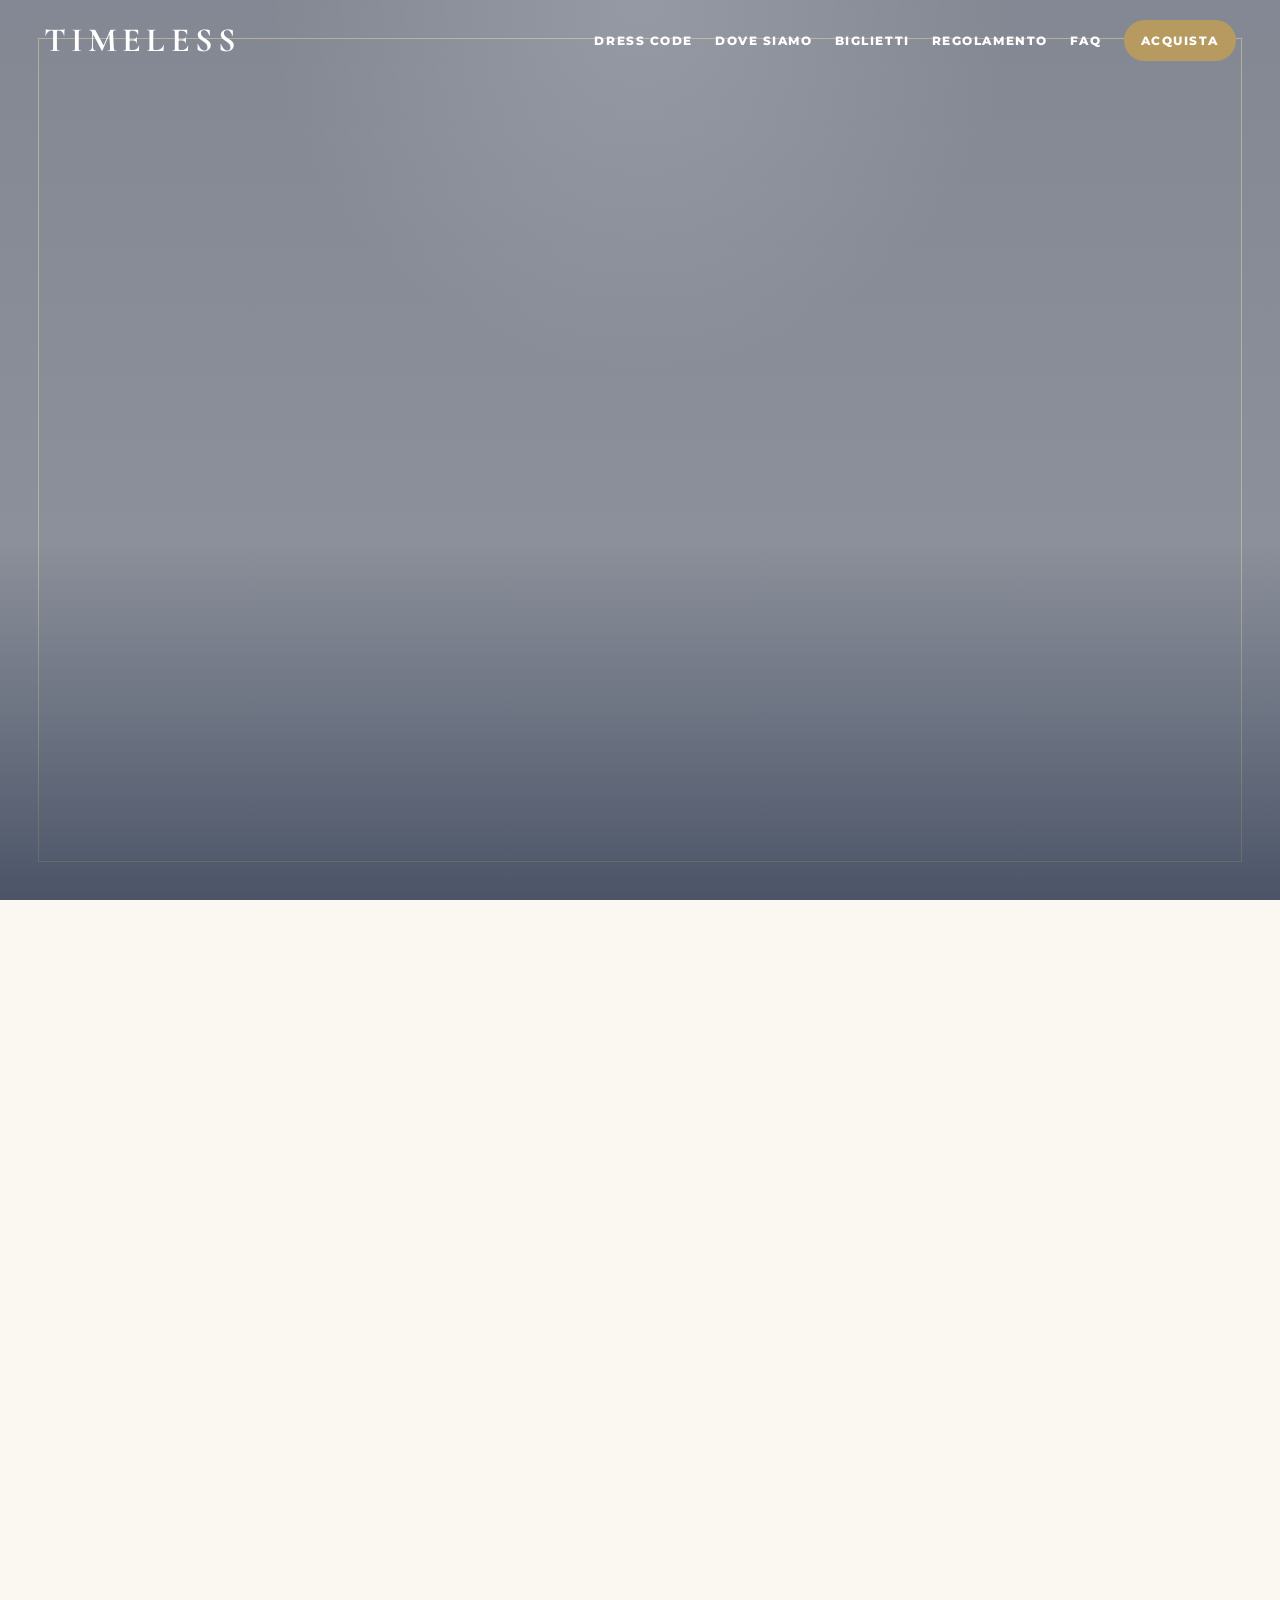
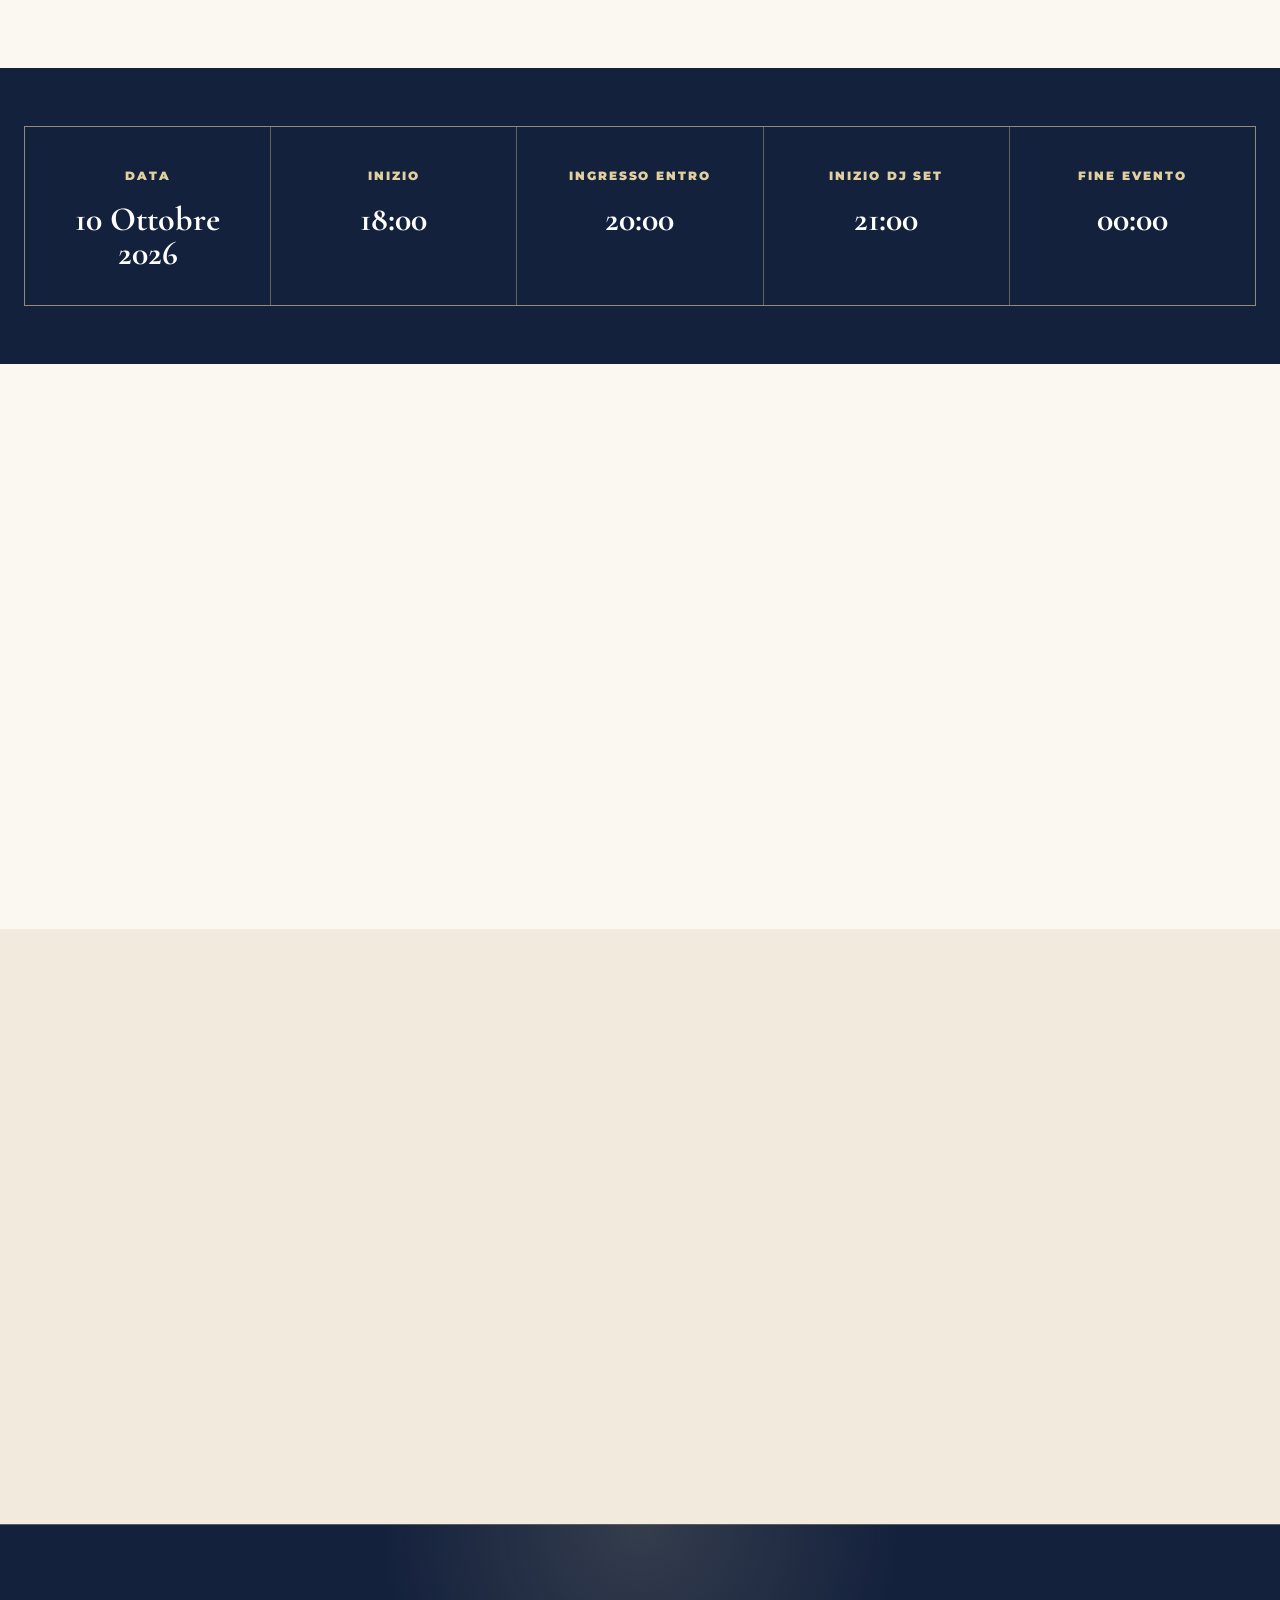
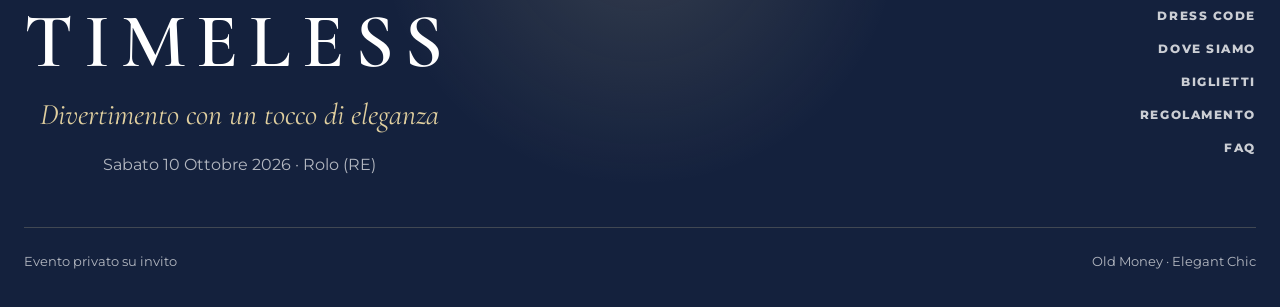
==== commit 2bb52afb: "Update index.html Google A." ====
--- a/index.html
+++ b/index.html
@@ -1,6 +1,14 @@
 <!doctype html>
 <html lang="it">
 <head>
+  <!-- Google tag (gtag.js) -->
+<script async src="https://www.googletagmanager.com/gtag/js?id=G-56N1FHNM42"></script>
+<script>
+  window.dataLayer = window.dataLayer || [];
+  function gtag(){dataLayer.push(arguments);}
+  gtag('js', new Date());
+  gtag('config', 'G-56N1FHNM42');
+</script>
   <meta charset="utf-8">
   <meta name="viewport" content="width=device-width, initial-scale=1">
   <title>Home | Timeless</title>
@@ -11,7 +19,7 @@
   <link rel="preconnect" href="https://fonts.googleapis.com">
   <link rel="preconnect" href="https://fonts.gstatic.com" crossorigin>
   <link href="https://fonts.googleapis.com/css2?family=Cormorant+Garamond:wght@500;600;700&family=Montserrat:wght@300;400;500;600;700;800&display=swap" rel="stylesheet">
-  <link rel="stylesheet" href="style.css">
+  <link rel="stylesheet" href="style.css?v=1008">
 </head>
 <body>
 
@@ -99,10 +107,27 @@
   </div>
 </section>
 
-<footer>
-  <h2>Timeless</h2>
-  <p>Divertimento con un tocco di eleganza</p>
-  <span>Sabato 10 Ottobre 2026 · Rolo (RE)</span>
+<footer class="premium-footer">
+  <div class="footer-inner">
+    <div class="footer-brand">
+      <h2>Timeless</h2>
+      <p>Divertimento con un tocco di eleganza</p>
+      <span>Sabato 10 Ottobre 2026 · Rolo (RE)</span>
+    </div>
+
+    <div class="footer-links">
+      <a href="dress-code.html">Dress Code</a>
+      <a href="dove-siamo.html">Dove siamo</a>
+      <a href="biglietti.html">Biglietti</a>
+      <a href="regolamento.html">Regolamento</a>
+      <a href="faq.html">FAQ</a>
+    </div>
+  </div>
+
+  <div class="footer-bottom">
+    <span>Evento privato su invito</span>
+    <span>Old Money · Elegant Chic</span>
+  </div>
 </footer>
 <script src="script.js"></script>
 </body>
--- a/style.css
+++ b/style.css
@@ -1,437 +1,496 @@
-*{
-  box-sizing:border-box;
-}
 
 :root{
-  --ivory:#F8F6F1;
-  --cream:#EFE8DD;
-  --beige:#E4D7C7;
-  --sand:#C9B89E;
-  --navy:#17223B;
-  --navy2:#253452;
-  --charcoal:#262626;
-  --grey:#D8D8D4;
-  --gold:#B69A63;
-  --white:#FFFFFF;
-  --shadow:0 26px 80px rgba(23,34,59,.14);
-}
-
-html{
-  scroll-behavior:smooth;
-}
+  --white:#ffffff;
+  --ivory:#fbf8f1;
+  --cream:#f2eadc;
+  --beige:#ddcbb4;
+  --sand:#c6b08d;
+  --gold:#b69a5f;
+  --gold-soft:#e0cf9f;
+  --navy:#14213d;
+  --navy-soft:#223659;
+  --ink:#27231f;
+  --muted:#746c62;
+  --line:rgba(182,154,95,.32);
+  --shadow:0 28px 90px rgba(20,33,61,.14);
+}
+
+*{box-sizing:border-box}
+
+html{scroll-behavior:smooth}
 
 body{
   margin:0;
   background:var(--ivory);
-  color:var(--charcoal);
-  font-family:'Montserrat', Arial, sans-serif;
-  line-height:1.7;
-}
-
-a{
-  color:inherit;
-}
+  color:var(--ink);
+  font-family:"Montserrat", Arial, sans-serif;
+  line-height:1.75;
+}
+
+body.menu-open{overflow:hidden}
+
+a{color:inherit}
 
 .nav{
   position:fixed;
   top:0;
   left:0;
   width:100%;
-  z-index:50;
-  padding:24px 7vw;
+  z-index:100;
+  transition:.3s ease;
+  color:var(--white);
+}
+
+.nav.scrolled,
+body.inner-page .nav{
+  background:rgba(251,248,241,.94);
+  backdrop-filter:blur(18px);
+  border-bottom:1px solid var(--line);
+  color:var(--navy);
+}
+
+.nav-inner{
+  max-width:1240px;
+  margin:auto;
+  padding:20px 24px;
   display:flex;
+  align-items:center;
   justify-content:space-between;
+  gap:22px;
+}
+
+.logo{
+  font-family:"Cormorant Garamond", serif;
+  font-size:34px;
+  line-height:1;
+  text-transform:uppercase;
+  letter-spacing:.15em;
+  font-weight:700;
+  text-decoration:none;
+}
+
+.menu{
+  display:flex;
   align-items:center;
-  background:rgba(248,246,241,.88);
-  backdrop-filter:blur(18px);
-  border-bottom:1px solid rgba(23,34,59,.08);
-}
-
-.brand{
-  font-family:'Cormorant Garamond', serif;
-  text-transform:uppercase;
-  letter-spacing:.14em;
-  font-size:30px;
-  font-weight:700;
-  color:var(--navy);
+  gap:22px;
+  flex-wrap:wrap;
+}
+
+.menu a{
   text-decoration:none;
-}
-
-.nav-links{
-  display:flex;
-  gap:26px;
-}
-
-.nav-links a{
-  text-decoration:none;
-  color:var(--navy);
-  font-size:12px;
   text-transform:uppercase;
   letter-spacing:.13em;
-  font-weight:700;
+  font-size:12px;
+  font-weight:800;
+}
+
+.menu a:hover{color:var(--gold)}
+
+.menu .cta{
+  background:var(--gold);
+  color:var(--white);
+  padding:10px 17px;
+  border-radius:999px;
+}
+
+.menu-toggle{
+  display:none;
+  background:transparent;
+  border:0;
+  color:inherit;
+  font-size:30px;
 }
 
 .hero{
   min-height:100vh;
+  display:grid;
+  place-items:center;
+  text-align:center;
   position:relative;
-  display:flex;
-  align-items:center;
-  justify-content:center;
-  text-align:center;
-  padding:130px 24px 80px;
   overflow:hidden;
+  color:var(--white);
   background:
-    linear-gradient(135deg, rgba(248,246,241,.92), rgba(239,232,221,.88)),
-    radial-gradient(circle at 20% 15%, rgba(182,154,99,.23), transparent 28%),
-    radial-gradient(circle at 80% 75%, rgba(23,34,59,.18), transparent 35%);
+    linear-gradient(rgba(20,33,61,.52), rgba(20,33,61,.46)),
+    url("https://images.unsplash.com/photo-1519671482749-fd09be7ccebf?auto=format&fit=crop&w=2200&q=85") center/cover;
 }
 
 .hero::before{
   content:"";
   position:absolute;
-  inset:7vw;
-  border:1px solid rgba(182,154,99,.45);
+  inset:38px;
+  border:1px solid rgba(224,207,159,.55);
   pointer-events:none;
 }
 
 .hero::after{
   content:"";
   position:absolute;
-  width:560px;
-  height:560px;
-  border-radius:50%;
-  border:1px solid rgba(23,34,59,.12);
-  transform:rotate(18deg);
-}
-
-.hero-inner{
+  inset:0;
+  background:
+    radial-gradient(circle at top, rgba(255,255,255,.15), transparent 34%),
+    linear-gradient(to bottom, transparent 60%, rgba(20,33,61,.56));
+}
+
+.hero-content{
   position:relative;
   z-index:2;
-  max-width:1100px;
-}
-
-.overline,
-.label{
+  max-width:1120px;
+  padding:120px 24px 80px;
+}
+
+.kicker,.label{
+  color:var(--gold-soft);
   text-transform:uppercase;
-  letter-spacing:.22em;
-  color:var(--gold);
+  letter-spacing:.24em;
   font-size:12px;
-  font-weight:800;
-  margin:0 0 18px;
+  font-weight:900;
+  margin:0 0 17px;
+}
+
+.label{color:var(--gold)}
+
+.hero h1,.page-hero h1,h2,h3{
+  font-family:"Cormorant Garamond", serif;
+  font-weight:600;
 }
 
 .hero h1{
   margin:0;
-  font-family:'Cormorant Garamond', serif;
-  font-size:clamp(76px,15vw,190px);
-  line-height:.78;
-  font-weight:600;
+  font-size:clamp(78px,15vw,196px);
+  line-height:.76;
   text-transform:uppercase;
-  letter-spacing:.055em;
-  color:var(--navy);
-}
-
-.subtitle{
-  margin:30px 0 26px;
-  font-family:'Cormorant Garamond', serif;
-  font-size:clamp(28px,4vw,50px);
+  letter-spacing:.075em;
+}
+
+.slogan{
+  font-family:"Cormorant Garamond", serif;
+  font-size:clamp(30px,4vw,54px);
   font-style:italic;
-  color:var(--navy2);
-}
-
-.hero-meta{
+  margin:28px 0 30px;
+  color:var(--ivory);
+}
+
+.meta{
   display:flex;
+  justify-content:center;
   flex-wrap:wrap;
-  justify-content:center;
   gap:12px;
   margin-bottom:34px;
 }
 
-.hero-meta span{
+.meta span{
+  background:rgba(255,255,255,.12);
+  border:1px solid rgba(224,207,159,.38);
+  border-radius:999px;
+  color:var(--ivory);
   padding:10px 16px;
-  border:1px solid rgba(23,34,59,.18);
-  border-radius:999px;
-  color:var(--navy);
-  background:rgba(255,255,255,.52);
   font-size:13px;
-  font-weight:700;
+  font-weight:800;
   text-transform:uppercase;
   letter-spacing:.08em;
 }
 
-.hero-buttons{
-  display:flex;
+.btn{
+  display:inline-flex;
   justify-content:center;
-  gap:14px;
-  flex-wrap:wrap;
-}
-
-.button{
-  display:inline-flex;
   align-items:center;
-  justify-content:center;
+  min-height:50px;
+  padding:14px 25px;
+  margin:6px;
+  border-radius:999px;
+  border:1px solid transparent;
+  font-weight:800;
   text-decoration:none;
-  min-height:50px;
-  padding:14px 26px;
-  border-radius:999px;
-  font-weight:800;
-  letter-spacing:.04em;
-  border:1px solid transparent;
-  transition:.2s ease;
-}
-
-.button:hover{
+  letter-spacing:.035em;
+  transition:.22s ease;
+  cursor:pointer;
+}
+
+.btn:hover{
   transform:translateY(-2px);
-  box-shadow:0 18px 36px rgba(23,34,59,.14);
-}
-
-.button.primary{
-  background:var(--navy);
-  color:var(--white);
-}
-
-.button.secondary{
-  background:transparent;
+  box-shadow:0 18px 40px rgba(20,33,61,.16);
+}
+
+.btn.primary{background:var(--navy);color:var(--white)}
+.btn.light{background:var(--white);color:var(--navy);border-color:var(--line)}
+.btn.gold{background:var(--gold);color:var(--white)}
+.btn.full{width:100%}
+
+.hero .btn.primary{background:var(--ivory);color:var(--navy)}
+.hero .btn.light{background:transparent;color:var(--white);border-color:rgba(255,255,255,.55)}
+
+.section{
+  padding:104px 24px;
+}
+
+.container{
+  max-width:1240px;
+  margin:auto;
+}
+
+.narrow{max-width:900px}
+
+.center{text-align:center;margin-left:auto;margin-right:auto}
+
+h2{
+  font-size:clamp(44px,6vw,82px);
+  line-height:.96;
+  margin:0 0 24px;
   color:var(--navy);
-  border-color:rgba(23,34,59,.25);
-}
-
-.button.navy{
-  background:var(--navy);
-  color:var(--white);
-}
-
-.button.full{
-  width:100%;
-}
-
-.section{
-  padding:110px 7vw;
-}
-
-.container{
-  max-width:1160px;
-  margin:0 auto;
-}
-
-.narrow{
-  max-width:850px;
-}
-
-.split{
-  display:grid;
-  grid-template-columns:.95fr 1.05fr;
-  gap:70px;
-  align-items:center;
-}
-
-.reverse{
-  grid-template-columns:1fr 1fr;
-}
-
-h2{
-  margin:0 0 24px;
-  font-family:'Cormorant Garamond', serif;
-  font-size:clamp(44px,7vw,82px);
-  line-height:.95;
+}
+
+h3{
   color:var(--navy);
-  font-weight:600;
-}
-
-h3{
-  font-family:'Cormorant Garamond', serif;
-  color:var(--navy);
-  font-size:42px;
-  line-height:1.05;
-  margin:0;
+  font-size:36px;
+  line-height:1.04;
+  margin:0 0 13px;
 }
 
 p{
   font-size:17px;
-  color:rgba(38,38,38,.78);
-}
-
-.intro{
-  background:var(--white);
-}
-
-.dress{
-  background:var(--cream);
-}
-
-.dress-card{
-  background:var(--navy);
-  color:var(--ivory);
-  padding:56px;
-  border-radius:34px;
+  color:var(--muted);
+}
+
+.lead{
+  font-size:20px;
+  max-width:780px;
+}
+
+.split{
+  display:grid;
+  grid-template-columns:1fr 1fr;
+  gap:62px;
+  align-items:center;
+}
+
+.image-card{
+  min-height:560px;
+  border-radius:38px;
+  background:center/cover;
   box-shadow:var(--shadow);
   position:relative;
   overflow:hidden;
 }
 
-.dress-card::after{
+.image-card:after{
   content:"";
   position:absolute;
-  right:-80px;
-  bottom:-80px;
-  width:240px;
-  height:240px;
-  border:1px solid rgba(255,255,255,.18);
-  border-radius:50%;
-}
-
-.dress-card span{
+  inset:22px;
+  border:1px solid rgba(255,255,255,.6);
+  border-radius:28px;
+}
+
+.img-event{
+  background-image:url("https://images.unsplash.com/photo-1519671482749-fd09be7ccebf?auto=format&fit=crop&w=1400&q=85");
+}
+
+.img-dress{
+  background-image:url("https://images.unsplash.com/photo-1529139574466-a303027c1d8b?auto=format&fit=crop&w=1400&q=85");
+}
+
+.img-location{
+  background-image:url("https://images.unsplash.com/photo-1527529482837-4698179dc6ce?auto=format&fit=crop&w=1400&q=85");
+}
+
+.info-band{
+  background:var(--navy);
+  color:var(--white);
+  padding:58px 24px;
+}
+
+.info-grid{
+  max-width:1240px;
+  margin:auto;
+  display:grid;
+  grid-template-columns:repeat(5,1fr);
+  border:1px solid rgba(224,207,159,.38);
+  background:rgba(224,207,159,.38);
+  gap:1px;
+}
+
+.info-item{
+  background:var(--navy);
+  padding:34px 24px;
+  text-align:center;
+}
+
+.info-item span{
+  color:var(--gold-soft);
+  text-transform:uppercase;
+  letter-spacing:.16em;
+  font-size:12px;
+  font-weight:900;
+}
+
+.info-item strong{
+  display:block;
+  margin-top:14px;
+  color:var(--white);
+  font-family:"Cormorant Garamond", serif;
+  font-size:34px;
+  line-height:1;
+}
+
+.countdown{
+  display:grid;
+  grid-template-columns:repeat(4,1fr);
+  gap:1px;
+  background:var(--line);
+  border:1px solid var(--line);
+  border-radius:34px;
+  overflow:hidden;
+  box-shadow:var(--shadow);
+  margin-top:38px;
+}
+
+.countdown div{
+  background:var(--white);
+  padding:28px 12px;
+  text-align:center;
+}
+
+.countdown strong{
+  color:var(--navy);
+  font-family:"Cormorant Garamond", serif;
+  font-size:48px;
+  line-height:1;
+  display:block;
+}
+
+.countdown span{
+  color:var(--gold);
+  text-transform:uppercase;
+  letter-spacing:.14em;
+  font-size:12px;
+  font-weight:900;
+}
+
+.feature-grid{
+  display:grid;
+  grid-template-columns:repeat(3,1fr);
+  gap:22px;
+}
+
+.feature,.card,.ticket,.location-box,.rules-list,.faq-item{
+  background:var(--white);
+  border:1px solid var(--line);
+  border-radius:34px;
+  box-shadow:var(--shadow);
+}
+
+.feature{
+  padding:32px;
+  text-decoration:none;
+  transition:.25s ease;
+}
+
+.feature:hover{transform:translateY(-4px)}
+
+.feature .num{
+  color:var(--gold);
+  font-family:"Cormorant Garamond", serif;
+  font-size:54px;
+  line-height:1;
+}
+
+.page-hero{
+  min-height:500px;
+  display:grid;
+  place-items:center;
+  text-align:center;
+  position:relative;
+  overflow:hidden;
+  background:
+    linear-gradient(rgba(251,248,241,.68), rgba(251,248,241,.9)),
+    var(--bg) center/cover;
+}
+
+.page-hero:after{
+  content:"";
+  position:absolute;
+  inset:34px;
+  border:1px solid rgba(182,154,95,.52);
+}
+
+.page-hero-content{
+  position:relative;
+  z-index:2;
+  padding:120px 24px 66px;
+}
+
+.page-hero h1{
+  color:var(--navy);
+  font-size:clamp(62px,11vw,128px);
+  line-height:.84;
+  margin:0;
+}
+
+.page-hero p{
+  max-width:760px;
+  margin:20px auto 0;
+  color:var(--navy);
+  font-size:20px;
+}
+
+.palette{
+  display:grid;
+  grid-template-columns:repeat(3,1fr);
+  gap:18px;
+}
+
+.swatch{
+  min-height:155px;
+  border-radius:30px;
+  display:flex;
+  align-items:flex-end;
+  padding:18px;
+  background:var(--c);
+  border:1px solid rgba(20,33,61,.08);
+  box-shadow:var(--shadow);
+}
+
+.swatch span{
+  background:rgba(255,255,255,.82);
+  color:var(--navy);
+  border-radius:999px;
+  padding:8px 12px;
+  font-size:13px;
+  font-weight:900;
+}
+
+.advice-grid,.ticket-grid{
+  display:grid;
+  grid-template-columns:repeat(2,1fr);
+  gap:24px;
+}
+
+.card{
+  padding:34px;
+}
+
+.ticket{
+  padding:40px;
+}
+
+.ticket.featured{
+  background:linear-gradient(180deg,#fff,var(--cream));
+  border-color:rgba(182,154,95,.78);
+}
+
+.ticket-type{
   color:var(--gold);
   text-transform:uppercase;
   letter-spacing:.18em;
   font-size:12px;
-  font-weight:800;
-}
-
-.dress-card h2{
-  color:var(--ivory);
-}
-
-.dress-card p{
-  color:rgba(248,246,241,.82);
-}
-
-.palette{
-  display:grid;
-  grid-template-columns:repeat(2, 1fr);
-  gap:16px;
-}
-
-.color{
-  min-height:130px;
-  border-radius:26px;
-  display:flex;
-  align-items:flex-end;
-  padding:18px;
-  box-shadow:var(--shadow);
-  border:1px solid rgba(23,34,59,.08);
-}
-
-.color b{
-  padding:8px 12px;
-  border-radius:999px;
-  background:rgba(255,255,255,.75);
+  font-weight:900;
+}
+
+.price{
   color:var(--navy);
-  font-size:13px;
-}
-
-.ivory{background:#F8F6F1}
-.beige{background:#E4D7C7}
-.grey{background:#D8D8D4}
-.navy{background:#17223B}
-.charcoal{background:#262626}
-.gold{background:#B69A63}
-
-.info{
-  background:var(--ivory);
-}
-
-.center{
-  text-align:center;
-}
-
-.max{
-  max-width:740px;
-  margin-left:auto;
-  margin-right:auto;
-}
-
-.info-grid{
-  display:grid;
-  grid-template-columns:repeat(4,1fr);
-  gap:18px;
-  margin-top:44px;
-}
-
-.info-box{
-  background:var(--white);
-  border:1px solid rgba(23,34,59,.09);
-  border-radius:28px;
-  padding:28px;
-  min-height:190px;
-  box-shadow:var(--shadow);
-}
-
-.info-box span{
-  color:var(--gold);
-  text-transform:uppercase;
-  letter-spacing:.16em;
-  font-size:12px;
-  font-weight:900;
-}
-
-.info-box strong{
-  display:block;
-  margin-top:18px;
-  font-family:'Cormorant Garamond', serif;
-  color:var(--navy);
-  font-size:34px;
+  font-family:"Cormorant Garamond", serif;
+  font-size:90px;
   line-height:1;
-}
-
-.location-panel{
-  margin-top:36px;
-  background:var(--navy);
-  color:var(--ivory);
-  border-radius:34px;
-  padding:38px;
-  display:flex;
-  justify-content:space-between;
-  align-items:center;
-  gap:30px;
-  box-shadow:var(--shadow);
-}
-
-.location-panel h3{
-  color:var(--ivory);
-}
-
-.location-panel p{
-  color:rgba(248,246,241,.76);
-}
-
-.tickets{
-  background:var(--white);
-}
-
-.ticket-grid{
-  display:grid;
-  grid-template-columns:repeat(2,1fr);
-  gap:24px;
-  max-width:920px;
-  margin:48px auto 0;
-}
-
-.ticket{
-  padding:38px;
-  border-radius:34px;
-  background:var(--ivory);
-  border:1px solid rgba(23,34,59,.1);
-  box-shadow:var(--shadow);
-}
-
-.ticket.featured{
-  background:linear-gradient(180deg,#fff,var(--cream));
-  border-color:rgba(182,154,99,.55);
-}
-
-.ticket p{
-  color:var(--gold);
-  text-transform:uppercase;
-  letter-spacing:.16em;
-  font-size:12px;
-  font-weight:900;
-  margin:0;
-}
-
-.ticket h3{
-  font-size:82px;
-  margin:10px 0 8px;
+  margin:12px 0 12px;
 }
 
 .ticket ul{
@@ -442,139 +501,330 @@
 
 .ticket li{
   padding:12px 0;
-  border-bottom:1px solid rgba(23,34,59,.09);
-}
-
-.ticket li::before{
+  border-bottom:1px solid rgba(182,154,95,.2);
+  color:var(--muted);
+}
+
+.ticket li:before{
   content:"✓";
   color:var(--gold);
   font-weight:900;
   margin-right:10px;
 }
 
-.rules{
-  background:var(--cream);
-}
+.location-box{
+  padding:42px;
+}
+
+.map-card{
+  min-height:440px;
+  border-radius:38px;
+  background:
+    linear-gradient(rgba(20,33,61,.65), rgba(20,33,61,.75)),
+    url("https://images.unsplash.com/photo-1524230572899-a752b3835840?auto=format&fit=crop&w=1400&q=85") center/cover;
+  display:grid;
+  place-items:center;
+  text-align:center;
+  color:var(--white);
+  box-shadow:var(--shadow);
+}
+
+.map-card h3{color:var(--white);font-size:48px}
+.map-card p{color:var(--gold-soft)}
 
 .rules-list{
-  background:var(--white);
-  border:1px solid rgba(23,34,59,.09);
-  border-radius:34px;
   overflow:hidden;
-  box-shadow:var(--shadow);
-}
-
-.rules-list div{
-  display:grid;
-  grid-template-columns:250px 1fr;
-  gap:22px;
-  padding:24px 30px;
-  border-bottom:1px solid rgba(23,34,59,.08);
-}
-
-.rules-list div:last-child{
-  border-bottom:0;
-}
-
-.rules-list strong{
-  color:var(--navy);
-}
-
-.rules-list span{
-  color:rgba(38,38,38,.7);
+}
+
+.rule{
+  display:grid;
+  grid-template-columns:270px 1fr;
+  gap:24px;
+  padding:26px 32px;
+  border-bottom:1px solid rgba(182,154,95,.2);
+}
+
+.rule:last-child{border-bottom:0}
+
+.rule strong{color:var(--navy)}
+.rule span{color:var(--muted)}
+
+.faq-grid{
+  display:grid;
+  gap:18px;
+}
+
+.faq-item{
+  padding:28px 32px;
+}
+
+.faq-item h3{
+  font-size:30px;
+}
+
+.faq-item p{
+  margin-bottom:0;
 }
 
 footer{
   background:var(--navy);
-  color:var(--ivory);
+  color:var(--white);
   text-align:center;
-  padding:80px 24px;
+  padding:76px 24px;
 }
 
 footer h2{
-  color:var(--ivory);
-  margin:0 0 12px;
+  color:var(--white);
+  margin:0 0 10px;
   text-transform:uppercase;
-  letter-spacing:.08em;
+  letter-spacing:.12em;
 }
 
 footer p{
-  color:var(--gold);
-  font-family:'Cormorant Garamond', serif;
+  color:var(--gold-soft);
+  font-family:"Cormorant Garamond", serif;
   font-size:30px;
   font-style:italic;
-  margin:0 0 12px;
-}
-
-footer span{
-  color:rgba(248,246,241,.72);
-}
-
-@media(max-width:900px){
-  .nav{
-    position:absolute;
+  margin:0 0 10px;
+}
+
+footer span{color:rgba(255,255,255,.7)}
+
+.reveal{
+  opacity:0;
+  transform:translateY(22px);
+  transition:.7s ease;
+}
+
+.reveal.visible{
+  opacity:1;
+  transform:translateY(0);
+}
+
+@media(max-width:920px){
+  .menu-toggle{display:block}
+  .menu{
+    position:fixed;
+    inset:72px 0 auto 0;
+    background:rgba(251,248,241,.98);
+    color:var(--navy);
+    padding:24px;
+    display:none;
     flex-direction:column;
-    gap:14px;
+    border-bottom:1px solid var(--line);
   }
-
-  .nav-links{
-    flex-wrap:wrap;
-    justify-content:center;
-    gap:14px;
+  .menu.open{display:flex}
+  .split{grid-template-columns:1fr}
+  .info-grid{grid-template-columns:repeat(2,1fr)}
+  .feature-grid{grid-template-columns:1fr}
+  .palette{grid-template-columns:repeat(2,1fr)}
+  .advice-grid,.ticket-grid{grid-template-columns:1fr}
+  .rule{grid-template-columns:1fr;gap:8px}
+}
+
+@media(max-width:560px){
+  .nav-inner{padding:16px 20px}
+  .logo{font-size:27px}
+  .hero h1{font-size:68px}
+  .section{padding:76px 20px}
+  .info-grid{grid-template-columns:1fr}
+  .countdown{grid-template-columns:repeat(2,1fr)}
+  .palette{grid-template-columns:1fr}
+  .image-card{min-height:360px}
+  .price{font-size:70px}
+}
+.ticket-locked {
+  background: #c6b08d !important;
+  color: #ffffff !important;
+  cursor: not-allowed;
+  opacity: 0.85;
+}
+
+.ticket-available {
+  background: #14213d !important;
+  cursor: pointer;
+  opacity: 1;
+}
+
+.parking-section {
+  background: var(--cream);
+}
+
+.parking-grid {
+  display: grid;
+  grid-template-columns: repeat(3, 1fr);
+  gap: 22px;
+  margin-top: 42px;
+}
+
+.parking-card {
+  background: var(--white);
+  border: 1px solid var(--line);
+  border-radius: 34px;
+  padding: 32px;
+  box-shadow: var(--shadow);
+}
+
+.parking-card span {
+  display: inline-block;
+  color: var(--gold);
+  text-transform: uppercase;
+  letter-spacing: .14em;
+  font-size: 12px;
+  font-weight: 900;
+  margin-bottom: 14px;
+}
+
+.parking-card h3 {
+  margin-bottom: 18px;
+}
+
+.parking-card p {
+  font-size: 15px;
+}
+
+@media(max-width: 920px) {
+  .parking-grid {
+    grid-template-columns: 1fr;
   }
-
-  .split,
-  .reverse{
-    grid-template-columns:1fr;
-    gap:36px;
+}
+
+.ticket-note {
+  margin-top: 18px;
+  font-size: 13px;
+  line-height: 1.5;
+  color: var(--muted);
+  text-align: center;
+}
+
+/* ======================
+   PREMIUM FOOTER
+====================== */
+
+.premium-footer {
+  background:
+    radial-gradient(circle at top, rgba(224,207,159,.16), transparent 35%),
+    var(--navy);
+  color: var(--white);
+  padding: 80px 24px 34px;
+  border-top: 1px solid rgba(224,207,159,.35);
+}
+
+.footer-inner {
+  max-width: 1240px;
+  margin: auto;
+  display: flex;
+  justify-content: space-between;
+  gap: 48px;
+  align-items: flex-start;
+}
+
+.footer-brand h2 {
+  color: var(--white);
+  margin: 0 0 10px;
+  text-transform: uppercase;
+  letter-spacing: .14em;
+}
+
+.footer-brand p {
+  color: var(--gold-soft);
+  font-family: "Cormorant Garamond", serif;
+  font-size: 30px;
+  font-style: italic;
+  margin: 0 0 10px;
+}
+
+.footer-brand span,
+.footer-bottom span {
+  color: rgba(255,255,255,.68);
+}
+
+.footer-links {
+  display: grid;
+  gap: 12px;
+  text-align: right;
+}
+
+.footer-links a {
+  color: rgba(255,255,255,.78);
+  text-decoration: none;
+  text-transform: uppercase;
+  letter-spacing: .13em;
+  font-size: 12px;
+  font-weight: 800;
+}
+
+.footer-links a:hover {
+  color: var(--gold-soft);
+}
+
+.footer-bottom {
+  max-width: 1240px;
+  margin: 48px auto 0;
+  padding-top: 22px;
+  border-top: 1px solid rgba(224,207,159,.22);
+  display: flex;
+  justify-content: space-between;
+  gap: 18px;
+  font-size: 13px;
+}
+
+/* ======================
+   PREMIUM HOVER EFFECTS
+====================== */
+
+.btn,
+.feature,
+.card,
+.ticket,
+.location-box,
+.faq-item,
+.parking-card {
+  transition:
+    transform .25s ease,
+    box-shadow .25s ease,
+    border-color .25s ease,
+    background .25s ease;
+}
+
+.btn:hover {
+  transform: translateY(-3px);
+  box-shadow: 0 18px 42px rgba(20,33,61,.18);
+}
+
+.feature:hover,
+.card:hover,
+.ticket:hover,
+.location-box:hover,
+.faq-item:hover,
+.parking-card:hover {
+  transform: translateY(-5px);
+  box-shadow: 0 34px 90px rgba(20,33,61,.18);
+  border-color: rgba(182,154,95,.58);
+}
+
+.menu a,
+.footer-links a {
+  transition: color .2s ease, opacity .2s ease;
+}
+
+/* ======================
+   RESPONSIVE FOOTER
+====================== */
+
+@media(max-width: 760px) {
+  .footer-inner {
+    flex-direction: column;
+    text-align: center;
+    align-items: center;
   }
 
-  .info-grid{
-    grid-template-columns:repeat(2,1fr);
+  .footer-links {
+    text-align: center;
   }
 
-  .ticket-grid{
-    grid-template-columns:1fr;
+  .footer-bottom {
+    flex-direction: column;
+    text-align: center;
   }
-
-  .location-panel{
-    flex-direction:column;
-    align-items:flex-start;
-  }
-
-  .rules-list div{
-    grid-template-columns:1fr;
-    gap:6px;
-  }
-}
-
-@media(max-width:560px){
-  .hero{
-    padding-top:190px;
-  }
-
-  .hero h1{
-    font-size:72px;
-  }
-
-  .subtitle{
-    font-size:28px;
-  }
-
-  .section{
-    padding:80px 22px;
-  }
-
-  .info-grid,
-  .palette{
-    grid-template-columns:1fr;
-  }
-
-  .dress-card{
-    padding:34px;
-  }
-
-  .ticket h3{
-    font-size:66px;
-  }
-}
+}
